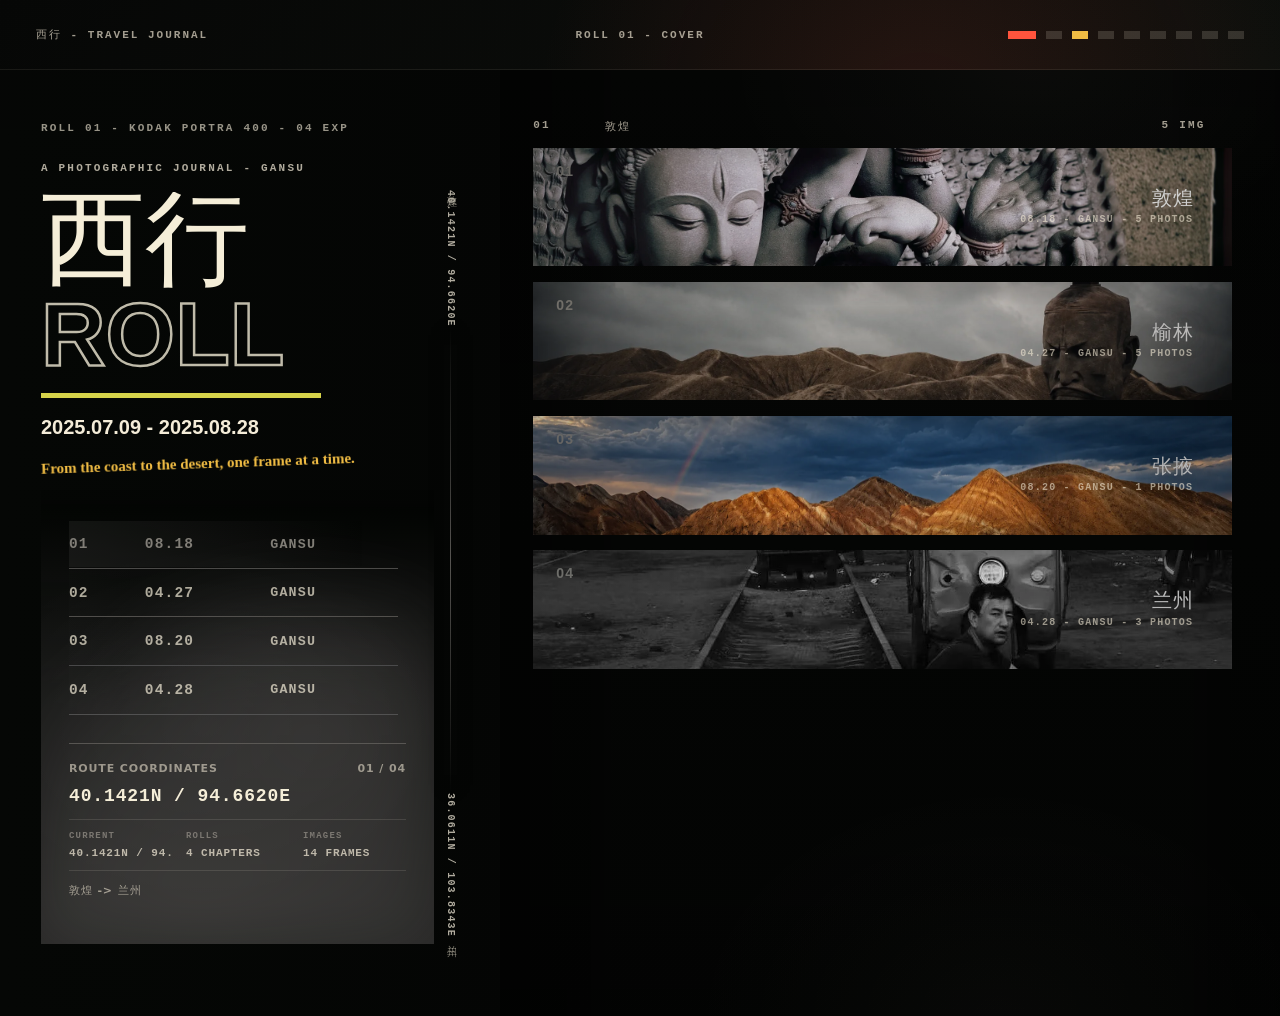
==== index.html @ 363d12e6 "Update travel photo journal (2026-11-12 11:31)" ====
<!doctype html>
<html lang="zh-CN">
  <head>
    <meta charset="UTF-8" />
    <meta name="viewport" content="width=device-width, initial-scale=1.0" />
    <title>PHOTO ROLLS</title>
    <script src="/assets/static-shim.js"></script>
    <script type="module" crossorigin src="/assets/index-CAdTbOyu.js"></script>
    <link rel="stylesheet" crossorigin href="/assets/index-D64RmnmZ.css">
  </head>
  <body>
    <div id="root"></div>
  </body>
</html>
---- assets/index-D64RmnmZ.css ----
:root{color:#f4ecd8;background:#060706;font-family:Inter,SF Pro Display,Arial Narrow,Microsoft YaHei,sans-serif;font-synthesis:none;text-rendering:optimizeLegibility}*{box-sizing:border-box}body{margin:0;min-width:320px;min-height:100vh;background:radial-gradient(circle at 72% 12%,rgba(207,73,56,.14),transparent 30%),linear-gradient(140deg,#060706,#0d0f0c 54%,#12302b)}body:before{position:fixed;top:0;right:0;bottom:0;left:0;pointer-events:none;content:"";background-image:linear-gradient(rgba(255,255,255,.032) 1px,transparent 1px),linear-gradient(90deg,rgba(255,255,255,.018) 1px,transparent 1px);background-size:100% 4px,8px 100%;opacity:.16}a{color:inherit;text-decoration:none}button,input,textarea,select{font:inherit}button{cursor:pointer}.site-shell{position:relative;min-height:100vh;overflow-x:hidden;isolation:isolate}.site-shell:after{position:absolute;inset:auto 0 0;z-index:-1;height:38vh;content:"";background:linear-gradient(0deg,rgba(35,93,78,.55),transparent)}.top-rail{display:grid;grid-template-columns:minmax(170px,1fr) auto minmax(170px,1fr);gap:20px;align-items:center;height:70px;padding:0 36px;border-bottom:1px solid rgba(244,236,216,.08);color:#f4ecd8a8;font-family:Courier New,monospace;font-size:11px;font-weight:700;letter-spacing:2px;text-transform:uppercase}.rail-slots{display:flex;justify-content:flex-end;gap:10px}.rail-slots i{width:16px;height:8px;background:#f4ecd829}.rail-slots i:first-child{width:28px;background:#ff543d}.rail-slots i:nth-child(3){background:#f0bc43}.home-layout{--home-accent: #cf4938;--home-tone: #cf4938;--home-rich-tone: color-mix(in srgb, var(--home-tone), var(--home-accent) 58%);position:relative;display:grid;grid-template-columns:minmax(500px,.68fr) minmax(680px,1.32fr);min-height:calc(100vh - 70px);overflow:hidden;isolation:isolate}.home-layout:before{position:absolute;top:0;right:0;bottom:0;left:0;z-index:0;pointer-events:none;content:"";background:linear-gradient(90deg,#050705,#040504 44%,#030403 62%,#050706),radial-gradient(ellipse 70% 44% at 50% 0%,rgba(244,236,216,.035),transparent 66%);opacity:1}.home-layout>*{position:relative;z-index:1}.home-copy{position:relative;container-type:inline-size;overflow:visible;padding:clamp(24px,4.2vw,52px) clamp(66px,5vw,92px) clamp(34px,6vw,72px) clamp(30px,3.2vw,58px);border-right:0}.home-copy:before{position:absolute;top:0;right:0;bottom:0;left:0;z-index:0;pointer-events:none;content:"";background:linear-gradient(180deg,rgba(0,0,0,.2) 0%,transparent 42%,rgba(0,0,0,.12) 100%);opacity:.42}.home-copy:after{position:absolute;top:0;right:0;bottom:0;left:0;z-index:0;pointer-events:none;content:"";background:linear-gradient(0deg,rgba(0,0,0,.08) 0%,transparent 46%,rgba(0,0,0,.18) 100%);opacity:.42}.home-copy>*{position:relative;z-index:1}.microline,.journal-line,.film-preview-header,.frame-meta,.chapter-kicker,.tiny-status{font-family:Courier New,monospace;font-size:11px;font-weight:700;letter-spacing:2.2px;text-transform:uppercase}.microline{margin:0 0 28px;color:#f4ecd89e}.journal-line{margin:0 0 18px;color:#f4ecd8b8}.home-title{position:relative;isolation:isolate;display:flex;flex-direction:column;gap:clamp(10px,1.8cqw,24px);width:min(100%,5.6em);max-width:100%;margin:0;color:#f5eed8;font-size:clamp(104px,26cqw,210px);font-weight:900;line-height:.9;letter-spacing:0;transform-origin:left bottom;animation:home-title-reveal 1.18s cubic-bezier(.16,.84,.22,1) both;will-change:clip-path,filter,opacity,transform}.home-title span{color:transparent;font-size:.86em;line-height:.86;-webkit-text-stroke:2.5px color-mix(in srgb,var(--home-accent),#f5eed8 42%);animation:home-title-outline-breathe 1.5s .18s cubic-bezier(.16,.84,.22,1) both}.home-title:after{position:absolute;top:-.08em;right:-.12em;bottom:-.08em;left:-.12em;z-index:2;pointer-events:none;content:"";background:linear-gradient(100deg,transparent 0%,rgba(245,238,216,0) 36%,rgba(245,238,216,.46) 48%,rgba(240,188,67,.18) 52%,rgba(245,238,216,0) 66%,transparent 100%);mix-blend-mode:screen;transform:translate(-116%) skew(-8deg);animation:title-exposure-sweep 1.38s .26s cubic-bezier(.2,.8,.2,1) both}.title-rule,.chapter-rule{width:min(280px,56vw);height:5px;margin:20px 0 18px;background:#d6d34a;transform-origin:left center}.home-shell .title-rule{animation:title-rule-expose .62s .72s cubic-bezier(.16,.84,.22,1) both}.home-subtitle{margin:0;color:#f4ecd8;font-size:20px;font-weight:800;animation:home-copy-reveal .72s .92s cubic-bezier(.16,.84,.22,1) both}.script-note,.tagline{color:#f0bc43;font-family:Comic Sans MS,KaiTi,cursive;font-size:15px;font-weight:700;transform:rotate(-2deg)}.home-shell .script-note{animation:home-note-reveal .76s 1.08s cubic-bezier(.16,.84,.22,1) both}.trip-switcher{display:grid;grid-template-columns:62px minmax(0,1fr);gap:14px;align-items:center;width:min(100%,520px);margin-top:clamp(18px,3vh,28px);padding:10px 0;border-top:1px solid color-mix(in srgb,var(--home-tone),rgba(244,236,216,.2) 22%);border-bottom:1px solid color-mix(in srgb,var(--home-tone),rgba(244,236,216,.18) 22%);color:#f4ecd8b8;font-family:Courier New,monospace;font-size:11px;font-weight:800;letter-spacing:1.8px;text-transform:uppercase;animation:home-copy-reveal .72s 1.18s cubic-bezier(.16,.84,.22,1) both}.trip-switcher span{color:color-mix(in srgb,var(--home-tone),#f5eed8 28%)}.trip-switcher select{width:100%;min-width:0;border:0;color:#f5eed8;background:linear-gradient(90deg,color-mix(in srgb,var(--home-tone),transparent 76%),transparent),#0000002e;padding:8px 34px 8px 12px;outline:1px solid rgba(244,236,216,.08);font-family:inherit;font-size:inherit;font-weight:inherit;letter-spacing:inherit;text-transform:uppercase}.trip-switcher select:focus-visible{outline:1px solid color-mix(in srgb,var(--home-tone),#f5eed8 42%)}.trip-switcher option{color:#f4ecd8;background:#101411}.travel-index-panel{--panel-tone: #f0bc43;--panel-rich-tone: color-mix(in srgb, var(--panel-tone), #0d0f0c 22%);position:relative;width:min(100%,720px);margin:clamp(12px,2.2vh,24px) 0 0;padding:clamp(18px,2.4vw,30px) clamp(16px,2.4vw,28px) clamp(24px,4vw,46px);overflow:hidden;isolation:isolate;animation:home-copy-reveal .72s 1.18s cubic-bezier(.16,.84,.22,1) both;transition:color .32s ease}.travel-index-panel:before{position:absolute;top:0;right:0;bottom:0;left:0;z-index:0;pointer-events:none;content:"";background:radial-gradient(ellipse 98% 64% at 40% 92%,color-mix(in srgb,var(--panel-rich-tone),#f5eed8 8%) 0%,color-mix(in srgb,var(--panel-rich-tone),transparent 24%) 48%,transparent 86%),radial-gradient(ellipse 72% 46% at 68% 56%,color-mix(in srgb,var(--panel-tone),#f5eed8 10%) 0%,color-mix(in srgb,var(--panel-tone),transparent 48%) 54%,transparent 88%);filter:blur(28px);opacity:.82;transition:background .32s ease}.travel-index-panel:after{position:absolute;top:0;right:0;bottom:0;left:0;z-index:0;pointer-events:none;content:"";background:linear-gradient(to top,color-mix(in srgb,var(--panel-rich-tone),rgba(0,0,0,.22) 36%),color-mix(in srgb,var(--panel-rich-tone),rgba(0,0,0,.48) 58%) 52%,#0405044d 96%,#04050400),radial-gradient(ellipse 82% 54% at 42% 52%,rgba(255,255,255,.09),transparent 72%);opacity:.9}.travel-index-panel>*{position:relative;z-index:1}.roll-table{display:grid;width:min(500px,100%);margin:clamp(34px,6vh,66px) 0 22px}.roll-tone-panel{--panel-tone: #f0bc43;--panel-rich-tone: color-mix(in srgb, var(--panel-tone), #0d0f0c 22%);position:relative;width:100%;margin:0;padding:0;transition:color .32s ease}.roll-tone-panel:before,.roll-tone-panel:after{display:none}.roll-tone-panel>*{position:relative;z-index:1}.roll-tone-panel .roll-table{width:100%;max-height:calc(clamp(38px,3.8vh,46px)*6 + 1px);margin:0;overflow-x:hidden;overflow-y:hidden;padding-right:10px;scrollbar-color:color-mix(in srgb,var(--panel-tone),#f5eed8 20%) rgba(0,0,0,.22);scrollbar-width:thin}.roll-tone-panel .roll-table[data-scrollable=true]{overflow-y:auto}.roll-tone-panel .roll-table::-webkit-scrollbar,.film-strips::-webkit-scrollbar{width:8px}.roll-tone-panel .roll-table::-webkit-scrollbar-track,.film-strips::-webkit-scrollbar-track{background:#00000038}.roll-tone-panel .roll-table::-webkit-scrollbar-thumb,.film-strips::-webkit-scrollbar-thumb{background:color-mix(in srgb,var(--panel-tone, var(--home-tone, #cf4938)),#f5eed8 20%);border:2px solid rgba(0,0,0,.22);border-radius:999px}.roll-row{--row-tone: #f0bc43;position:relative;display:grid;grid-template-columns:clamp(42px,6vw,58px) clamp(76px,7vw,94px) minmax(0,1fr) clamp(104px,10vw,128px);gap:clamp(10px,1.4vw,18px);align-items:center;min-height:clamp(38px,3.8vh,46px);padding:0;border:0;border-bottom:1px solid color-mix(in srgb,var(--row-tone),rgba(244,236,216,.16) 20%);color:#f4ecd8b3;background:transparent;font-family:Inter,SF Pro Text,Microsoft YaHei UI,PingFang SC,system-ui,sans-serif;font-size:clamp(14px,.9vw,16px);font-weight:740;letter-spacing:.08em;text-align:left;animation:row-reveal .52s cubic-bezier(.16,.84,.22,1) both}.home-layout[data-chapter-density=short] .roll-row{min-height:clamp(46px,5.4vh,58px);font-size:clamp(14.5px,1vw,17px)}.roll-row:before{position:absolute;top:1px;right:0;bottom:1px;left:0;z-index:0;content:"";background:linear-gradient(90deg,color-mix(in srgb,var(--row-tone),transparent 58%),transparent 90%);opacity:.08;transform:scaleX(.22);transform-origin:left center;transition:opacity .22s ease,transform .22s ease}.roll-row:nth-child(1){animation-delay:1.18s}.roll-row:nth-child(2){animation-delay:1.24s}.roll-row:nth-child(3){animation-delay:1.3s}.roll-row:nth-child(4){animation-delay:1.36s}.roll-row:nth-child(5){animation-delay:1.42s}.roll-row:nth-child(6){animation-delay:1.48s}.roll-row:nth-child(7){animation-delay:1.54s}.roll-row>*{position:relative;z-index:1}.roll-row:hover,.roll-row:focus-visible,.roll-row.is-active{color:color-mix(in srgb,var(--row-tone),#f5eed8 28%);outline:none}.roll-row:hover:before,.roll-row:focus-visible:before,.roll-row.is-active:before{opacity:.46;transform:scaleX(1)}.roll-row strong{color:#f5eed8;overflow:hidden;font-family:Inter,SF Pro Display,Microsoft YaHei UI,PingFang SC,system-ui,sans-serif;font-size:.98em;font-weight:850;letter-spacing:.02em;text-overflow:ellipsis;white-space:nowrap}.roll-row span:first-child,.roll-row span:nth-child(2),.roll-row span:last-child{font-family:SF Mono,Cascadia Mono,Courier New,monospace}.roll-row span:last-child{overflow:hidden;font-size:.92em;text-overflow:ellipsis;white-space:nowrap}.roll-row.is-active strong,.roll-row.is-active span,.roll-row:hover strong,.roll-row:hover span,.roll-row:focus-visible strong,.roll-row:focus-visible span{color:color-mix(in srgb,var(--row-tone),#f5eed8 28%)}.route-card{position:relative;z-index:1;width:min(100%,560px);margin-top:clamp(20px,3.2vh,38px);padding:18px 0 0;border-top:1px solid color-mix(in srgb,var(--panel-tone, var(--home-tone)),rgba(244,236,216,.28) 28%);color:#f4ecd8b8;font-family:Inter,SF Pro Text,Microsoft YaHei UI,PingFang SC,system-ui,sans-serif;font-size:11px;font-weight:780;letter-spacing:.08em;text-transform:uppercase}.route-card-header,.route-meta-grid{display:grid;grid-template-columns:1fr auto;gap:14px}.route-card-header{color:#f4ecd88f}.route-card>strong{display:block;margin:12px 0 14px;color:#f5eed8;font-family:SF Mono,Cascadia Mono,Courier New,monospace;font-size:clamp(18px,1.4vw,24px);line-height:1}.route-meta-grid{grid-template-columns:repeat(3,minmax(0,1fr));border-top:1px solid rgba(244,236,216,.12);border-bottom:1px solid rgba(244,236,216,.12)}.route-meta-grid span{display:grid;gap:6px;min-width:0;padding:11px 12px 11px 0;overflow:hidden;text-overflow:ellipsis;white-space:nowrap;font-family:SF Mono,Cascadia Mono,Courier New,monospace}.route-meta-grid small{color:color-mix(in srgb,var(--home-tone),#f5eed8 24%);font-size:9px;letter-spacing:1.2px}.route-card p{margin:12px 0 0;color:#f4ecd894}.route-spine{position:absolute;top:clamp(116px,13vh,168px);right:clamp(18px,2.2vw,34px);bottom:clamp(76px,8vh,112px);z-index:2;display:grid;grid-template-rows:auto auto minmax(110px,1fr) auto auto;justify-items:center;align-items:center;width:42px;color:#f4ecd87a;font-family:SF Mono,Cascadia Mono,Courier New,monospace;font-size:10px;font-weight:760;letter-spacing:1.7px;text-transform:uppercase;pointer-events:none}.route-spine span,.route-spine strong{writing-mode:vertical-rl;text-orientation:mixed}.route-spine strong{color:color-mix(in srgb,var(--home-tone),#f5eed8 58%);font-size:10px;letter-spacing:1.2px}.route-spine i{display:block;width:1px;height:100%;min-height:120px;background:linear-gradient(180deg,transparent,color-mix(in srgb,var(--home-tone),rgba(244,236,216,.38) 28%),transparent);box-shadow:0 0 24px color-mix(in srgb,var(--home-tone),transparent 64%)}.enter-roll{display:inline-flex;gap:10px;align-items:center;min-height:38px;padding:0 18px;border:1px solid color-mix(in srgb,var(--panel-tone, #f0bc43),rgba(244,236,216,.44) 42%);color:#f4ecd8;background:linear-gradient(90deg,color-mix(in srgb,var(--panel-tone, #f0bc43),transparent 82%),transparent),#0f110e9e;font-family:Courier New,monospace;font-size:12px;font-weight:700;letter-spacing:1.8px;text-transform:uppercase}.enter-roll:hover,.enter-roll:focus-visible{border-color:#f0bc43;color:#f0bc43;outline:none}.tiny-status{margin-top:16px;color:#f4ecd88a}.film-stack{position:relative;display:flex;flex-direction:column;justify-content:flex-start;min-width:0;padding:clamp(30px,5.4vh,66px) clamp(18px,3vw,46px) clamp(26px,4vh,48px) clamp(14px,2.6vw,38px);overflow:hidden;background:radial-gradient(ellipse 58% 30% at 68% 0%,rgba(244,236,216,.03),transparent 68%),radial-gradient(ellipse 58% 36% at 64% 100%,rgba(244,236,216,.025),transparent 70%),linear-gradient(180deg,#050605,#030403);isolation:isolate}.film-stack:before{position:absolute;top:0;right:0;bottom:0;left:0;z-index:0;pointer-events:none;content:"";background:linear-gradient(90deg,rgba(0,0,0,.48),transparent 18%,transparent 82%,rgba(0,0,0,.26)),linear-gradient(0deg,rgba(0,0,0,.18),transparent 38%,rgba(0,0,0,.2))}.film-stack>*{position:relative;z-index:1}.film-preview-header{display:grid;grid-template-columns:60px 1fr 80px;gap:12px;color:#f4ecd8a8}.film-strips{--strip-gap: clamp(6px, .9vh, 10px);--strip-row: clamp(64px, 9.6vh, 112px);--strip-expanded-row: clamp(190px, 30vh, 340px);display:grid;gap:var(--strip-gap);flex:1 1 auto;min-height:0;height:100%;max-height:none;margin-top:14px;margin-left:-28px;overflow-x:hidden;overflow-y:auto;padding:0 10px 0 28px;scroll-padding:8px 0;scrollbar-color:color-mix(in srgb,var(--home-tone),#f5eed8 20%) rgba(0,0,0,.22);scrollbar-width:thin}.film-stack[data-chapter-density=normal] .film-strips,.film-stack[data-chapter-density=scroll] .film-strips{align-content:stretch}.film-stack[data-chapter-density=normal] .film-strips{grid-template-rows:repeat(var(--visible-chapters, 6),minmax(0,1fr))}.film-stack[data-chapter-density=scroll] .film-strips{grid-auto-rows:calc((100% - (var(--strip-gap) * 5)) / 6)}.film-stack[data-chapter-density=short] .film-strips{--strip-gap: clamp(10px, 1.7vh, 20px);--strip-row: clamp(96px, 13.2vh, 150px);flex:0 0 auto;height:auto;grid-auto-rows:var(--strip-row);max-height:none}.film-strips[data-scrollable=false]{overflow-y:visible}.film-strip{--accent: #f0bc43;--tone: var(--accent);--strip-image: none;--strip-position: 50% 50%;position:relative;display:block;min-height:var(--strip-row);overflow:hidden;border:0;background-image:linear-gradient(180deg,rgba(3,4,3,.84) 0%,transparent 20%,transparent 80%,rgba(3,4,3,.84) 100%),linear-gradient(90deg,color-mix(in srgb,var(--tone),#000 58%),#0000002e,#00000024 68%,color-mix(in srgb,var(--tone),#000 66%)),var(--strip-image),linear-gradient(90deg,color-mix(in srgb,var(--tone),#07100d 70%),#101411);background-position:center,center,var(--strip-position),center;background-repeat:no-repeat;background-size:auto,auto,cover,auto;color:#f4ecd8bd;animation:strip-reveal .98s cubic-bezier(.16,.84,.22,1) both;box-shadow:none;transform-origin:center center;transition:box-shadow .26s ease,filter .32s ease,color .32s ease}.film-strip:nth-child(1){animation-delay:.92s}.film-strip:nth-child(2){animation-delay:.98s}.film-strip:nth-child(3){animation-delay:1.04s}.film-strip:nth-child(4){animation-delay:1.1s}.film-strip:nth-child(5){animation-delay:1.16s}.film-strip:nth-child(6){animation-delay:1.22s}.film-strip:nth-child(7){animation-delay:1.28s}.film-strip:before{position:absolute;top:0;right:0;bottom:0;left:0;content:"";background:linear-gradient(90deg,rgba(0,0,0,.38),transparent 22%,transparent 76%,rgba(0,0,0,.46)),linear-gradient(0deg,rgba(0,0,0,.22),transparent 44%,rgba(255,255,255,.04));opacity:.72;transition:opacity .22s ease}.film-strip:after{position:absolute;top:0;right:0;bottom:0;left:0;pointer-events:none;content:"";background:linear-gradient(90deg,color-mix(in srgb,var(--tone),transparent 58%),transparent 30%,transparent 74%,rgba(0,0,0,.26));opacity:.24;transition:opacity .22s ease}.film-strip:hover,.film-strip:focus-visible{color:#f5eed8;outline:none;z-index:3;filter:saturate(1.12) brightness(1.08)}.film-strip.is-active{color:#f5eed8;z-index:2;filter:saturate(1.06) brightness(1.03);box-shadow:none}.film-strip:hover:before,.film-strip:focus-visible:before{opacity:.34}.film-strip.is-active:before{opacity:.58}.film-strip:hover:after,.film-strip:focus-visible:after{opacity:.18}.film-strip.is-active:after{opacity:.3}.strip-index{position:absolute;top:clamp(14px,1.8vh,22px);left:clamp(18px,1.8vw,30px);z-index:4;padding-left:0;color:color-mix(in srgb,var(--tone),#f5eed8 16%);font-size:clamp(14px,.95vw,18px);font-weight:900;letter-spacing:1.2px;line-height:1}.strip-emulsion{display:none}.crop-image-frame{position:relative;display:block;overflow:hidden;background:#050a0a}.crop-image-frame>img{position:absolute;top:var(--crop-img-top);left:var(--crop-img-left);display:block;width:var(--crop-img-width);height:var(--crop-img-height);max-width:none;pointer-events:none}.strip-image-frame{position:relative;display:block;overflow:hidden;background:#050a0a}.strip-image-frame>img{display:block;width:100%;height:100%;object-fit:cover;object-position:var(--strip-position, 50% 50%);pointer-events:none}.strip-full-image{position:absolute;top:0;right:0;bottom:0;left:0;z-index:1;width:100%;height:100%;opacity:.72;pointer-events:none;transform:scale(1);transform-origin:center center;transition:opacity .24s ease,transform .36s cubic-bezier(.16,.84,.22,1)}.film-strip:hover .strip-full-image,.film-strip:focus-visible .strip-full-image{opacity:.94;transform:scale(1.12)}.strip-copy{position:absolute;top:50%;right:clamp(34px,3vw,54px);z-index:4;display:grid;justify-items:end;gap:5px;max-width:min(44%,380px);padding-right:0;font-weight:900;text-align:right;text-transform:uppercase;transform:translateY(-50%);transform-origin:right center;transition:transform .36s cubic-bezier(.16,.84,.22,1),filter .32s ease}.strip-copy>span{color:color-mix(in srgb,var(--tone),#fff 58%);font-family:Inter,SF Pro Display,Microsoft YaHei UI,PingFang SC,system-ui,sans-serif;font-size:clamp(18px,1.6vw,30px);font-weight:880;letter-spacing:.02em;line-height:1.04;text-shadow:0 12px 30px rgba(0,0,0,.48),0 0 22px color-mix(in srgb,var(--tone),transparent 54%);transition:color .32s ease,text-shadow .32s ease}.film-strip:hover .strip-copy,.film-strip:focus-visible .strip-copy{transform:translateY(-50%) scale(1.07)}.film-strip.is-active .strip-copy>span,.film-strip:hover .strip-copy>span,.film-strip:focus-visible .strip-copy>span{color:color-mix(in srgb,var(--tone),#fff 72%);text-shadow:0 14px 32px rgba(0,0,0,.52),0 0 28px color-mix(in srgb,var(--tone),transparent 34%)}.film-strip.is-active .strip-index,.film-strip:hover .strip-index,.film-strip:focus-visible .strip-index{color:color-mix(in srgb,var(--tone),#f5eed8 12%)}.strip-copy small{color:#f4ecd894;font-family:SF Mono,Cascadia Mono,Courier New,monospace;font-size:10px;letter-spacing:1.2px}@keyframes home-title-reveal{0%{clip-path:inset(0 100% 0 0);filter:blur(10px) brightness(.58);opacity:0;transform:translateY(18px) scale(.985)}58%{filter:blur(1.2px) brightness(1.12);opacity:1}to{clip-path:inset(0 0 0 0);filter:blur(0) brightness(1);opacity:1;transform:translateY(0) scale(1)}}@keyframes home-title-outline-breathe{0%{-webkit-text-stroke-color:rgba(245,238,216,.1);filter:blur(5px)}68%{-webkit-text-stroke-color:rgba(245,238,216,.92);filter:blur(0)}to{-webkit-text-stroke-color:rgba(245,238,216,.78);filter:blur(0)}}@keyframes title-exposure-sweep{0%{opacity:0;transform:translate(-116%) skew(-8deg)}22%{opacity:1}84%{opacity:.82}to{opacity:0;transform:translate(116%) skew(-8deg)}}@keyframes title-rule-expose{0%{opacity:0;transform:scaleX(0)}to{opacity:1;transform:scaleX(1)}}@keyframes home-copy-reveal{0%{filter:blur(4px);opacity:0;transform:translateY(12px)}to{filter:blur(0);opacity:1;transform:translateY(0)}}@keyframes home-note-reveal{0%{filter:blur(4px);opacity:0;transform:translateY(12px) rotate(-2deg)}to{filter:blur(0);opacity:1;transform:translateY(0) rotate(-2deg)}}@keyframes row-reveal{0%{opacity:0;transform:translate(-10px)}to{opacity:1;transform:translate(0)}}@keyframes strip-reveal{0%{clip-path:inset(0 100% 0 0);filter:brightness(.72);opacity:0}to{clip-path:inset(0 0 0 0);filter:brightness(1);opacity:1}}@keyframes chapter-note-reveal{0%{filter:blur(5px);opacity:0;transform:translateY(18px)}to{filter:blur(0);opacity:1;transform:translateY(0)}}@keyframes gallery-photo-reveal{0%{filter:blur(8px) saturate(.78);opacity:0;transform:scale(1.018)}to{filter:blur(0) saturate(1);opacity:1;transform:scale(1)}}.album-layout{position:relative;display:grid;grid-template-columns:1fr;min-height:calc(100vh - 70px);height:calc(100vh - 70px);overflow:hidden;background:#020303}.chapter-panel{--accent: #cf4938;position:absolute;inset:0 auto 0 0;z-index:5;isolation:isolate;display:flex;flex-direction:column;width:min(420px,34vw);min-width:0;padding:clamp(28px,4vw,58px) clamp(24px,3.8vw,52px);pointer-events:none;background:linear-gradient(90deg,rgba(2,3,3,.78),rgba(2,3,3,.36) 70%,transparent),linear-gradient(180deg,rgba(2,3,3,.72),transparent 38%,rgba(2,3,3,.7));color:#f4ecd8;box-shadow:none}.chapter-panel>*{pointer-events:auto}.chapter-panel:before{position:absolute;top:0;right:0;bottom:0;left:0;z-index:-1;pointer-events:none;content:"";background-image:linear-gradient(rgba(244,236,216,.026) 1px,transparent 1px),linear-gradient(90deg,rgba(244,236,216,.018) 1px,transparent 1px);background-size:28px 28px,28px 28px;-webkit-mask-image:linear-gradient(180deg,rgba(0,0,0,.4),transparent 78%);mask-image:linear-gradient(180deg,rgba(0,0,0,.4),transparent 78%)}.back-link{display:inline-flex;gap:8px;align-items:center;width:fit-content;margin-bottom:clamp(24px,5vh,48px);font-family:Courier New,monospace;font-size:11px;font-weight:900;letter-spacing:1.5px}.chapter-kicker{margin:0 0 16px;color:#f4ecd89e}.chapter-panel h1{margin:0;color:#f5eed8;max-width:100%;font-size:clamp(58px,8vw,112px);font-weight:900;line-height:.9;letter-spacing:0}.cn-title{margin:0;color:#f4ecd86b;font-size:clamp(28px,3.1vw,44px);font-weight:800}.chapter-meta-grid{display:grid;gap:8px;width:min(100%,520px);margin:18px 0 16px;padding:14px 0;border-top:1px solid rgba(244,236,216,.12);border-bottom:1px solid rgba(244,236,216,.12);color:#f4ecd8b8;font-family:Courier New,monospace;font-size:12px;font-weight:800;letter-spacing:.8px;text-transform:uppercase}.chapter-field-note{display:none;width:min(100%,540px);min-height:210px;max-height:clamp(220px,30vh,340px);margin:clamp(28px,6vh,54px) 0 clamp(22px,4vh,38px);padding:24px 26px;overflow-y:auto;border:1px solid rgba(244,236,216,.14);border-left:3px solid color-mix(in srgb,var(--accent),#f0bc43 34%);color:#f4ecd8c7;background:linear-gradient(90deg,rgba(255,255,255,.035),transparent 42%),#20201d;scrollbar-color:color-mix(in srgb,var(--accent),#f5eed8 30%) rgba(0,0,0,.22);scrollbar-width:thin;animation:chapter-note-reveal .52s cubic-bezier(.16,.84,.22,1) both}.chapter-field-note span{display:block;margin-bottom:18px;font-family:Courier New,monospace;font-size:10px;font-weight:900;letter-spacing:1.8px;opacity:.62}.chapter-field-note p{max-width:40ch;margin:0;font-size:clamp(16px,1.28vw,21px);font-weight:650;line-height:1.58}.chapter-footer{display:none;grid-template-columns:minmax(0,1fr) minmax(0,1fr) 86px;gap:16px 20px;align-items:stretch;margin-top:auto;padding:22px;border-top:1px solid rgba(244,236,216,.1);background:linear-gradient(180deg,rgba(244,236,216,.04),transparent 72%),#20201d;font-family:Courier New,monospace;font-size:10px;font-weight:700;line-height:1.6}.chapter-footer-cell{display:grid;align-content:start;gap:4px;min-width:0}.chapter-footer-cell span,.chapter-footer blockquote span{color:#f4ecd86b;font-size:9px;font-weight:900;letter-spacing:1.4px}.chapter-footer-cell strong{color:#f5eed8;font-size:12px;letter-spacing:.5px}.chapter-footer-cell small{color:#f4ecd87a}.chapter-footer blockquote{display:grid;grid-column:1 / 3;gap:4px;margin:0;overflow-wrap:anywhere;font-family:Georgia,Times New Roman,serif;font-size:12px;font-style:italic;color:#f4ecd8c7}.chapter-footer a{color:inherit;text-decoration:none}.chapter-footer a:hover,.chapter-footer a:focus-visible{color:color-mix(in srgb,var(--accent),#f0bc43 42%);outline:none}.stamp{grid-column:3;grid-row:1 / 3;align-self:end;display:grid;place-items:center;width:78px;height:78px;border:2px dashed rgba(244,236,216,.28);border-radius:50%;text-align:center}.gallery-stage{position:relative;display:grid;grid-template-rows:1fr;align-content:stretch;min-width:0;height:calc(100vh - 70px);overflow:hidden;padding:0;background:linear-gradient(#05070814,#05070847),#030404}.natural-stage{gap:0}.gallery-tools{position:absolute;top:22px;left:24px;z-index:8;display:flex;gap:5px}.gallery-tools span{width:12px;height:12px;border:1px solid rgba(0,0,0,.4)}.gallery-tools span:nth-child(1){background:#4e83b7}.gallery-tools span:nth-child(2){background:#eb4e3d}.gallery-tools span:nth-child(3){background:#f0bc43}.photo-stream-head{position:absolute;top:0;right:0;bottom:0;left:0;z-index:7;display:block;width:auto;pointer-events:none}.photo-stage-wrap{position:absolute;top:0;right:0;bottom:0;left:0;z-index:1;width:100%;margin:0}.photo-stage{position:absolute;top:0;right:0;bottom:0;left:0;display:grid;place-items:center;width:100%;height:100%;min-height:0;max-height:none;margin:0;overflow:hidden;background:#020303;box-shadow:none;animation:gallery-photo-reveal .52s cubic-bezier(.16,.84,.22,1) both}.photo-stage:before{position:absolute;top:-28px;right:-28px;bottom:-28px;left:-28px;content:"";background-image:var(--photo-bg);background-repeat:no-repeat;background-position:center;background-size:cover;filter:blur(30px) saturate(.92) brightness(1.16);opacity:.62;transform:scale(1.08)}.photo-stage:after{position:absolute;top:0;right:0;bottom:0;left:0;pointer-events:none;content:"";background:radial-gradient(circle at 50% 45%,transparent 48%,rgba(0,0,0,.18) 100%),linear-gradient(180deg,#0000000d,#0000001f)}.photo-stage .crop-image-frame{position:absolute;top:0;right:0;bottom:0;left:0;z-index:1;display:block;width:100%;height:100%}.photo-stage-empty{place-items:center;background:#101311b8}.photo-stage-empty:before,.photo-stage-empty:after{display:none}.photo-empty-state{display:grid;place-items:center;gap:14px;color:#f4ecd8a3;text-align:center}.photo-empty-state span{color:#f4ecd8;font-size:26px;font-weight:800}.photo-empty-state small{color:#f4ecd88a}.gallery-nav{position:absolute;top:50%;z-index:7;display:grid;place-items:center;width:52px;height:52px;border:1px solid rgba(244,236,216,.32);border-radius:50%;color:#f4ecd8;background:#06070742;-webkit-backdrop-filter:blur(12px);backdrop-filter:blur(12px);transform:translateY(-50%);transition:color .18s ease,border-color .18s ease,background .18s ease,transform .18s ease}.gallery-nav:disabled{cursor:default;opacity:.38}.gallery-nav:not(:disabled):hover,.gallery-nav:not(:disabled):focus-visible{border-color:#f0bc43;color:#f0bc43;background:#060707ad;outline:none;transform:translateY(-50%) scale(1.04)}.gallery-nav-left{left:clamp(24px,4vw,64px)}.gallery-nav-right{right:clamp(94px,9vw,146px)}.gallery-caption{position:absolute;left:clamp(84px,7vw,132px);right:clamp(190px,16vw,280px);bottom:clamp(68px,9vh,108px);z-index:7;display:grid;gap:8px;width:auto;max-height:128px;margin:0;padding:0;overflow-y:auto;color:#f4ecd8c2;background:transparent;border-top:1px solid rgba(244,236,216,.18);text-shadow:0 10px 28px rgba(0,0,0,.62);scrollbar-color:rgba(244,236,216,.24) rgba(0,0,0,.2);scrollbar-width:thin}.gallery-caption span{font-family:Courier New,monospace;font-size:10px;font-weight:900;letter-spacing:1.8px;opacity:.62}.gallery-caption p{margin:0;font-size:clamp(13px,1vw,16px);font-weight:700;line-height:1.35}.gallery-script-title{position:absolute;left:clamp(72px,6vw,124px);bottom:clamp(120px,14vh,180px);z-index:7;max-width:min(42vw,620px);color:#f5eed8e6;font-family:Comic Sans MS,Segoe Print,Bradley Hand ITC,cursive;font-size:clamp(28px,3.6vw,58px);font-weight:800;line-height:1;text-shadow:0 12px 30px rgba(0,0,0,.56);transform:rotate(-2deg)}.exposure-counter{position:absolute;right:clamp(98px,9vw,156px);bottom:clamp(90px,11vh,142px);z-index:7;display:grid;justify-items:end;color:#f5eed8f0;font-family:Impact,Arial Black,Inter,sans-serif;font-size:clamp(82px,13vw,190px);font-weight:900;line-height:.78;letter-spacing:0;text-shadow:0 18px 40px rgba(0,0,0,.58)}.exposure-counter small{margin-top:16px;font-family:Courier New,monospace;font-size:clamp(12px,1vw,16px);font-weight:900;letter-spacing:2.8px}.film-edge-meta{position:absolute;right:0;bottom:0;left:0;z-index:7;display:grid;grid-template-columns:90px 90px minmax(120px,1fr) minmax(120px,1fr) auto;gap:24px;align-items:center;min-height:48px;padding:0 clamp(32px,4vw,72px);border-top:1px solid rgba(244,236,216,.14);color:#f4ecd89e;background:#0304046b;font-family:Courier New,monospace;font-size:clamp(10px,.8vw,13px);font-weight:800;letter-spacing:2px;text-transform:uppercase;-webkit-backdrop-filter:blur(10px);backdrop-filter:blur(10px)}.frame-meta{position:absolute;top:clamp(22px,3vw,42px);left:clamp(84px,7vw,132px);right:clamp(104px,8vw,154px);display:grid;grid-template-columns:96px 84px minmax(120px,1fr) auto;gap:18px;align-items:center;padding-bottom:8px;color:#f4ecd8c7;border-bottom:1px solid rgba(244,236,216,.1);pointer-events:none;text-shadow:0 8px 28px rgba(0,0,0,.62)}.thumbnail-rail{position:absolute;top:clamp(82px,9vh,112px);right:clamp(18px,2.4vw,34px);bottom:clamp(86px,10vh,118px);z-index:8;display:flex;flex-direction:column;gap:7px;width:68px;min-width:0;overflow-x:hidden;overflow-y:auto;padding:9px 8px;background:linear-gradient(180deg,#020303e6,#020303b8),#000000bd;box-shadow:inset 0 0 0 1px #f4ecd814,0 22px 54px #0000006b;pointer-events:auto;scrollbar-color:rgba(244,236,216,.22) rgba(0,0,0,.32);scrollbar-width:thin}.thumbnail-rail button{flex:0 0 48px;width:100%;height:48px;overflow:hidden;padding:0;border:1px solid rgba(244,236,216,.12);background:#f4ecd814;opacity:.72;transition:opacity .18s ease,border-color .18s ease,transform .18s ease}.thumbnail-rail button.is-current{border-color:#f0bc43;opacity:1;transform:translate(-2px)}.thumbnail-rail .crop-image-frame{width:100%;height:100%}.missing-shell{display:grid;grid-template-rows:70px 1fr}.missing-panel{align-self:center;width:min(620px,calc(100% - 48px));margin:0 auto}.missing-panel h1{margin:0 0 20px;color:#f5eed8;font-size:clamp(48px,10vw,112px);line-height:.9}.missing-panel p{color:#f4ecd8ad}.admin-shell{min-height:100vh;padding:clamp(20px,4vw,42px);color:#18201c;background:#f4f1e8}.admin-header{display:flex;gap:24px;align-items:flex-end;justify-content:space-between;padding-bottom:24px;border-bottom:1px solid rgba(24,32,28,.12)}.admin-header h1{margin:8px 0;font-size:clamp(38px,7vw,78px);line-height:.9;letter-spacing:0}.admin-header p{margin:0;color:#18201ca3}.admin-actions{display:flex;flex-wrap:wrap;gap:10px}.admin-actions button,.admin-photo-list button,.day-picker button{display:inline-flex;gap:8px;align-items:center;justify-content:center;min-height:38px;border:1px solid rgba(24,32,28,.16);color:#18201c;background:#fff}.admin-actions button{padding:0 14px}.admin-alert,.admin-status{padding:12px 14px;margin:18px 0 0;border:1px solid rgba(24,32,28,.14);background:#fff}.admin-alert{color:#9e352b}.admin-grid{display:grid;grid-template-columns:minmax(220px,280px) 1fr;gap:22px;margin-top:24px}.admin-sidebar,.admin-editor{padding:18px;border:1px solid rgba(24,32,28,.1);background:#fff}.admin-sidebar label,.admin-form-grid label{display:grid;gap:8px;color:#18201c9e;font-size:12px;font-weight:700;letter-spacing:.4px;text-transform:uppercase}.admin-sidebar select,.admin-form-grid input,.admin-form-grid textarea{width:100%;border:1px solid rgba(24,32,28,.14);border-radius:0;color:#18201c;background:#f8f6ef}.admin-sidebar select,.admin-form-grid input{min-height:40px;padding:0 11px}.admin-form-grid textarea{min-height:92px;padding:11px;resize:vertical}.day-picker{display:grid;gap:8px;margin-top:18px}.day-picker button{justify-content:flex-start;padding:0 12px}.day-picker button span{width:28px;font-family:Courier New,monospace}.day-picker button.is-active{border-color:#18201c;background:#18201c;color:#fff}.admin-editor{display:grid;gap:20px}.admin-form-grid{display:grid;grid-template-columns:repeat(3,minmax(0,1fr));gap:14px}.admin-form-grid .full{grid-column:1 / -1}.upload-box{display:grid;place-items:center;gap:10px;min-height:116px;border:1px dashed rgba(24,32,28,.3);color:#18201cb8;background:#f8f6ef;font-weight:800}.upload-box input{width:min(320px,100%)}.admin-photo-list{display:grid;gap:10px}.admin-photo-list article{display:grid;grid-template-columns:74px minmax(120px,.5fr) minmax(260px,.8fr) repeat(4,38px);gap:10px;align-items:start;padding:8px;border:1px solid rgba(24,32,28,.1);background:#fbfaf5}.admin-photo-list article>img{width:74px;height:56px;object-fit:cover}.admin-photo-list div{display:grid;gap:4px;min-width:0}.admin-photo-list strong{overflow:hidden;text-overflow:ellipsis;white-space:nowrap}.admin-photo-list span{color:#18201c8c;font-family:Courier New,monospace;font-size:11px}.photo-caption-field,.strip-crop-field{display:grid;gap:6px;min-width:0}.photo-caption-field span,.strip-crop-field span{color:#18201c8c;font-family:Courier New,monospace;font-size:10px;font-weight:800;letter-spacing:.8px;text-transform:uppercase}.strip-crop-field{align-self:stretch;padding:8px 10px;border:1px solid rgba(24,32,28,.12);background:#f8f6ef}.strip-crop-field>div{display:flex;align-items:center;justify-content:space-between;gap:10px}.strip-crop-field small{color:#18201c9e;font-family:Courier New,monospace;font-size:11px}.strip-crop-field label{display:grid;grid-template-columns:74px minmax(0,1fr);gap:10px;align-items:center;color:#18201ca8;font-size:11px;font-weight:800;text-transform:uppercase}.strip-crop-field input[type=range]{width:100%;accent-color:#18201c}.photo-crop-editor{grid-column:1 / -1;display:grid;gap:12px;padding:12px;border:1px solid rgba(24,32,28,.12);background:#f8f6ef}.crop-tabs{display:flex;flex-wrap:wrap;gap:8px}.crop-tabs button{min-height:34px;padding:0 12px;color:#18201cb8;background:#fffdf8}.crop-tabs button.is-active{border-color:#18201c;color:#fff;background:#18201c}.crop-editor-grid{display:grid;grid-template-columns:minmax(280px,.9fr) minmax(280px,1fr);gap:14px;align-items:start}.crop-editor-workbench,.crop-preview-column{display:grid;gap:12px;min-width:0}.crop-editor-canvas{position:relative;aspect-ratio:16 / 10;overflow:hidden;background:#101311}.crop-editor-canvas>img{width:100%;height:100%;display:block;object-fit:fill;opacity:.88;-webkit-user-select:none;user-select:none;pointer-events:none}.crop-box{position:absolute;display:grid;place-items:center;border:2px solid #f0bc43;background:linear-gradient(#f0bc431f,#f0bc431f),#0000001f;box-shadow:0 0 0 999px #0507086b,0 12px 28px #0000004d;color:#fff8dd;cursor:move;touch-action:none}.crop-box span{font-family:Courier New,monospace;font-size:10px;font-weight:900;letter-spacing:1px;text-transform:uppercase}.crop-resize-handle{position:absolute;right:-7px;bottom:-7px;width:16px;height:16px;border:2px solid #18201c;background:#f0bc43;cursor:nwse-resize}.crop-controls,.legacy-strip-focus{display:grid;gap:8px;padding:10px;border:1px solid rgba(24,32,28,.1);background:#fffdf8}.crop-controls label,.legacy-strip-focus label{display:grid;grid-template-columns:64px minmax(0,1fr);gap:10px;align-items:center;color:#18201ca8;font-size:11px;font-weight:800;text-transform:uppercase}.crop-controls input,.legacy-strip-focus input{width:100%;accent-color:#18201c}.crop-controls small,.legacy-strip-focus>span,.crop-preview-column span{color:#18201c8f;font-family:Courier New,monospace;font-size:10px;font-weight:900;letter-spacing:.8px;text-transform:uppercase}.crop-preview-column>div{display:grid;gap:6px}.crop-preview-frame{overflow:hidden;border:1px solid rgba(24,32,28,.14);background:#050a0a;box-shadow:inset 0 0 0 1px #ffffff0a}.crop-preview-frame .crop-image-frame,.crop-preview-frame .strip-image-frame{width:100%;height:100%}.crop-preview-detail{aspect-ratio:16 / 9}.crop-preview-strip{aspect-ratio:8 / 1}.crop-preview-thumb{width:120px;aspect-ratio:82 / 58}.photo-caption-field textarea{width:100%;min-height:56px;padding:8px 10px;border:1px solid rgba(24,32,28,.14);color:#18201c;background:#f8f6ef;resize:vertical}@media (prefers-reduced-motion: reduce){*,*:before,*:after{animation-duration:.01ms!important;animation-iteration-count:1!important;scroll-behavior:auto!important;transition-duration:.01ms!important}.home-title{clip-path:none}.home-title:after{display:none}}@media (max-width: 920px){.top-rail{grid-template-columns:1fr;height:auto;min-height:58px;gap:8px;padding:14px 18px}.top-rail span:nth-child(2),.rail-slots{display:none}.home-layout,.album-layout,.admin-grid{grid-template-columns:1fr}.home-copy{border-right:0;border-bottom:1px solid rgba(244,236,216,.08);padding-right:18px;padding-left:18px}.route-spine{display:none}.travel-index-panel{width:100%}.home-title{font-size:clamp(68px,18cqw,118px)}.film-stack{padding-top:14px}.film-stack[data-chapter-density=short] .film-strips{--strip-gap: 10px;--strip-row: 76px}.film-strip{grid-template-columns:58px 1fr minmax(112px,.66fr);min-height:64px}.film-strip:hover,.film-strip:focus-visible{transform:none}.chapter-panel{min-height:540px}.gallery-stage{height:calc(100svh - 58px);min-height:620px;padding:0}.chapter-panel{width:min(380px,54vw);min-height:0;padding:clamp(26px,4vw,46px) clamp(18px,4vw,34px)}}@media (min-width: 921px) and (max-height: 760px){.home-copy{padding-top:40px;padding-bottom:36px}.microline{margin-bottom:20px}.journal-line{margin-bottom:14px}.home-title{font-size:clamp(76px,19cqw,134px)}.title-rule,.chapter-rule{margin:16px 0 14px}.travel-index-panel{margin-top:20px;width:min(100%,680px);padding-bottom:30px}.roll-row{min-height:34px;font-size:13.5px}.home-layout[data-chapter-density=short] .roll-row{min-height:40px}.film-stack{padding-top:58px;padding-bottom:24px}.film-strip{min-height:clamp(54px,7.6vh,78px)}.film-stack[data-chapter-density=short] .film-strips{--strip-row: clamp(72px, 11vh, 102px)}}@media (max-width: 600px){.home-copy,.chapter-panel,.admin-shell{padding-right:18px;padding-left:18px}.gallery-stage{padding:0}.home-title{font-size:clamp(54px,18vw,86px)}.roll-row{grid-template-columns:30px 52px 1fr}.roll-row span:last-child{display:none}.film-preview-header{grid-template-columns:42px 1fr}.film-preview-header span:last-child{display:none}.film-strip{grid-template-columns:52px 1fr}.strip-emulsion{display:none}.chapter-panel h1{font-size:clamp(42px,16vw,72px)}.chapter-footer,.admin-form-grid{grid-template-columns:1fr}.photo-stage{min-height:0}.gallery-nav{top:auto;bottom:82px;width:48px;height:48px;transform:none}.gallery-nav-left{left:20px}.gallery-nav-right{right:82px}.frame-meta{top:16px;right:84px;left:20px;grid-template-columns:repeat(2,minmax(0,auto));gap:8px 14px;font-size:10px}.chapter-panel{width:min(300px,78vw);padding-top:76px;padding-bottom:92px}.gallery-caption{right:84px;bottom:58px;left:20px;max-height:92px}.gallery-script-title{right:92px;bottom:128px;left:20px;max-width:none;font-size:clamp(24px,10vw,42px)}.exposure-counter{right:82px;bottom:82px;font-size:clamp(68px,23vw,112px)}.exposure-counter small{margin-top:10px;font-size:10px;letter-spacing:1.8px}.thumbnail-rail{top:78px;right:10px;bottom:70px;width:56px;padding:7px 6px}.thumbnail-rail button{flex-basis:40px;height:40px}.film-edge-meta{grid-template-columns:auto auto minmax(0,1fr);gap:10px;min-height:42px;padding:0 16px;overflow:hidden;font-size:9px;letter-spacing:1.1px}.film-edge-meta span:nth-child(4),.film-edge-meta span:nth-child(5){display:none}.admin-header{align-items:flex-start;flex-direction:column}.admin-photo-list article{grid-template-columns:64px 1fr repeat(2,36px)}.photo-caption-field,.strip-crop-field,.photo-crop-editor{grid-column:1 / -1}.crop-editor-grid{grid-template-columns:1fr}}
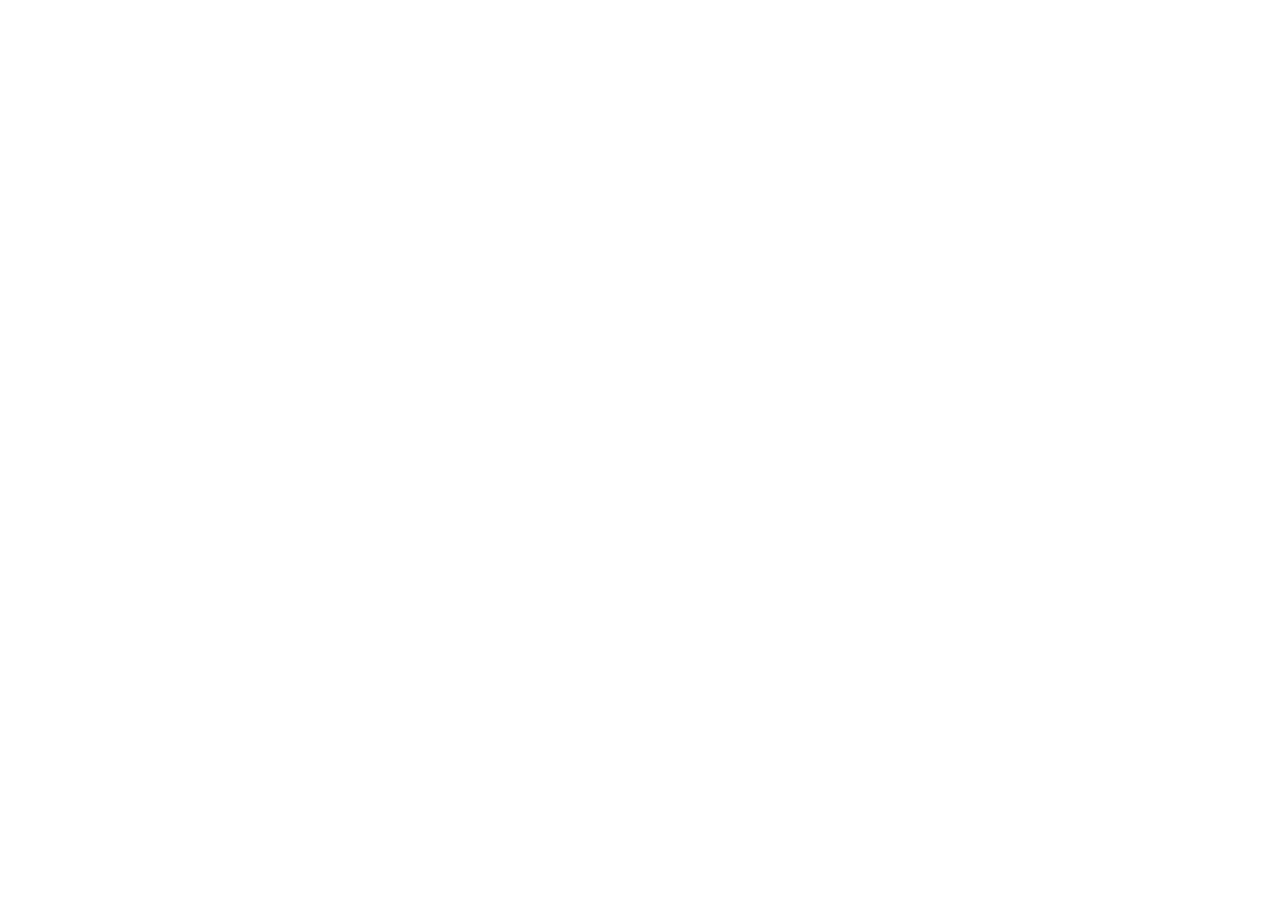
==== commit 9a63b6af: "Update travel photo journal (2026-11-12 14:12)" ====
--- a/index.html
+++ b/index.html
@@ -4,11 +4,33 @@
     <meta charset="UTF-8" />
     <meta name="viewport" content="width=device-width, initial-scale=1.0" />
     <title>PHOTO ROLLS</title>
-    <script src="/assets/static-shim.js"></script>
-    <script type="module" crossorigin src="/assets/index-CAdTbOyu.js"></script>
-    <link rel="stylesheet" crossorigin href="/assets/index-D64RmnmZ.css">
+    <script src="/travel/assets/static-shim.js"></script>
+    <script type="module" crossorigin src="/travel/assets/index-CAdTbOyu.js"></script>
+    <link rel="stylesheet" crossorigin href="/travel/assets/index-D64RmnmZ.css">
   </head>
   <body>
     <div id="root"></div>
+  <!-- 双击本文件（file://）时浏览器会拦截 ES module，页面会空白；给出明确指引。通过 HTTP 访问时不显示。 -->
+    <script>
+      (function () {
+        if (location.protocol !== "file:") return;
+        var box = document.createElement("div");
+        box.style.cssText = "position:fixed;inset:0;z-index:99999;overflow:auto;box-sizing:border-box;padding:32px;background:#12161c;color:#f2eee5;font:15px/1.9 system-ui,-apple-system,'Segoe UI',sans-serif";
+        var card = document.createElement("div");
+        card.style.cssText = "max-width:680px;margin:6vh auto;padding:28px 32px;border:1px solid #3a414c;border-radius:14px;background:#1b212a";
+        card.innerHTML =
+          '<h1 style="margin:0 0 14px;font-size:22px;color:#fff">请通过本地服务器打开这个页面</h1>' +
+          '<p style="margin:0 0 12px">当前地址是 <code>file://</code>。浏览器会拦截 ES module 脚本，页面资源又使用以 / 开头的绝对路径（会指向磁盘根目录），所以前端没有运行，页面一片空白。</p>' +
+          '<p style="margin:0 0 10px">正确做法，任选其一：</p>' +
+          '<ol style="margin:0 0 14px;padding-left:22px">' +
+          '<li>双击 <b>preview.bat</b>（在 github-pages 目录），自动启动本地预览并打开浏览器；</li>' +
+          '<li>或双击原便携版的 <b>启动照片记录本.bat</b>；</li>' +
+          '<li>或运行 <b>push-to-github.bat</b> 发布后用 https 网址访问。</li>' +
+          '</ol>' +
+          '<p style="margin:0;color:#9aa5b1">这不是页面损坏，也不是照片丢失，只是打开方式不对。</p>';
+        box.appendChild(card);
+        document.body.appendChild(box);
+      })();
+    </script>
   </body>
 </html>
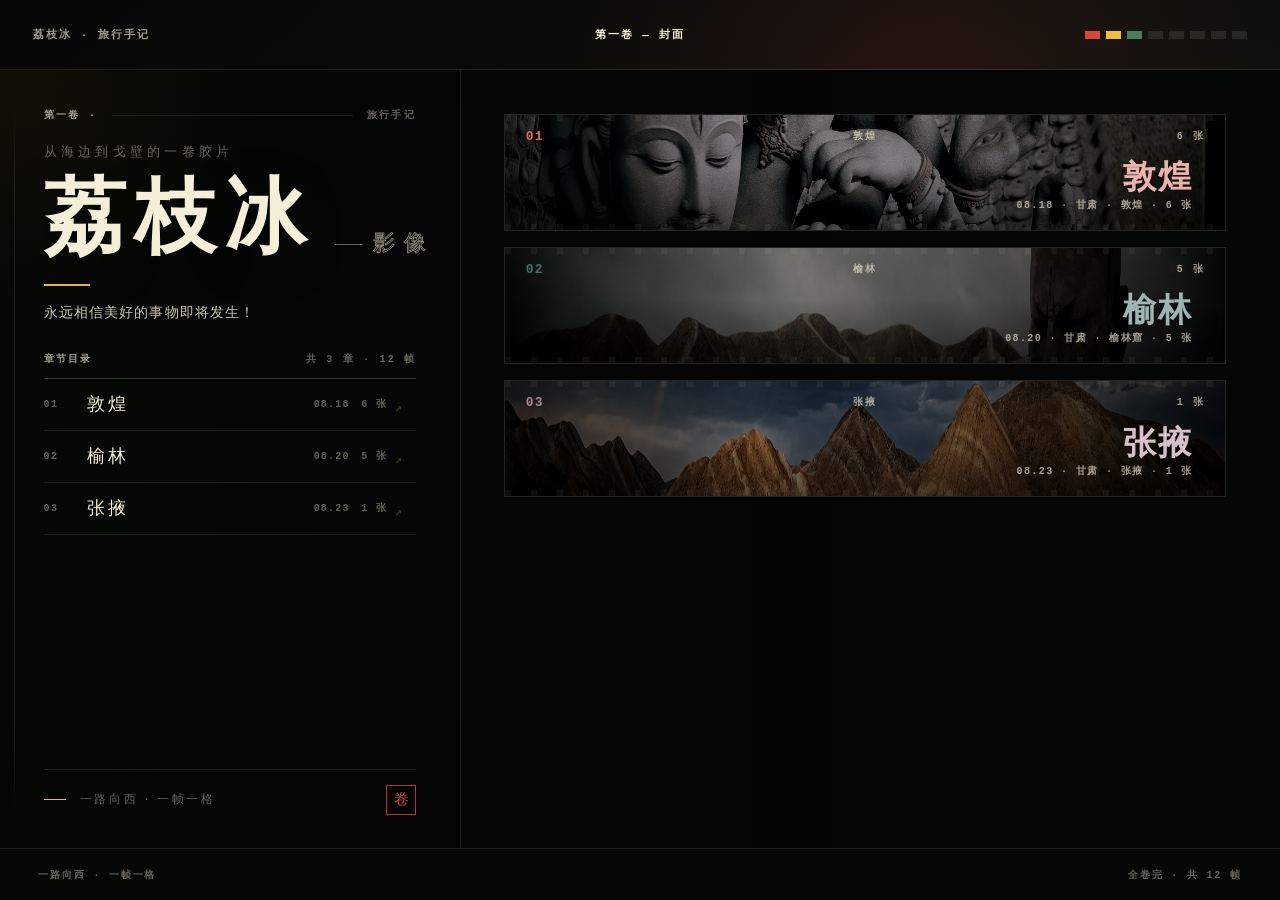
==== commit e6cf69d9: "Update travel photo journal (2026-11-12 17:07)" ====
--- a/index.html
+++ b/index.html
@@ -1,36 +1,20 @@
 <!doctype html>
 <html lang="zh-CN">
-  <head>
-    <meta charset="UTF-8" />
-    <meta name="viewport" content="width=device-width, initial-scale=1.0" />
-    <title>PHOTO ROLLS</title>
-    <script src="/travel/assets/static-shim.js"></script>
-    <script type="module" crossorigin src="/travel/assets/index-CAdTbOyu.js"></script>
-    <link rel="stylesheet" crossorigin href="/travel/assets/index-D64RmnmZ.css">
-  </head>
-  <body>
-    <div id="root"></div>
-  <!-- 双击本文件（file://）时浏览器会拦截 ES module，页面会空白；给出明确指引。通过 HTTP 访问时不显示。 -->
-    <script>
-      (function () {
-        if (location.protocol !== "file:") return;
-        var box = document.createElement("div");
-        box.style.cssText = "position:fixed;inset:0;z-index:99999;overflow:auto;box-sizing:border-box;padding:32px;background:#12161c;color:#f2eee5;font:15px/1.9 system-ui,-apple-system,'Segoe UI',sans-serif";
-        var card = document.createElement("div");
-        card.style.cssText = "max-width:680px;margin:6vh auto;padding:28px 32px;border:1px solid #3a414c;border-radius:14px;background:#1b212a";
-        card.innerHTML =
-          '<h1 style="margin:0 0 14px;font-size:22px;color:#fff">请通过本地服务器打开这个页面</h1>' +
-          '<p style="margin:0 0 12px">当前地址是 <code>file://</code>。浏览器会拦截 ES module 脚本，页面资源又使用以 / 开头的绝对路径（会指向磁盘根目录），所以前端没有运行，页面一片空白。</p>' +
-          '<p style="margin:0 0 10px">正确做法，任选其一：</p>' +
-          '<ol style="margin:0 0 14px;padding-left:22px">' +
-          '<li>双击 <b>preview.bat</b>（在 github-pages 目录），自动启动本地预览并打开浏览器；</li>' +
-          '<li>或双击原便携版的 <b>启动照片记录本.bat</b>；</li>' +
-          '<li>或运行 <b>push-to-github.bat</b> 发布后用 https 网址访问。</li>' +
-          '</ol>' +
-          '<p style="margin:0;color:#9aa5b1">这不是页面损坏，也不是照片丢失，只是打开方式不对。</p>';
-        box.appendChild(card);
-        document.body.appendChild(box);
-      })();
-    </script>
-  </body>
+<head>
+  <meta charset="utf-8">
+  <meta name="viewport" content="width=device-width, initial-scale=1">
+  <meta name="color-scheme" content="dark">
+  <title>旅行</title>
+  <meta name="description" content="一路向西，从海边到戈壁，一帧一格。">
+  <link rel="stylesheet" href="./styles.css">
+</head>
+<body>
+  <!-- 页面内容全部由 app.js 渲染；改文案去 app.js 顶部的 COPY 对象。 -->
+  <div id="app" class="site-shell" aria-live="polite"></div>
+  <div id="lightbox" class="lightbox" hidden></div>
+
+  <!-- data.js 只是 file:// 双击预览时的兜底数据；http(s) 下优先读 content/weeks.json。 -->
+  <script src="./data.js"></script>
+  <script src="./app.js"></script>
+</body>
 </html>
--- a/styles.css
+++ b/styles.css
@@ -0,0 +1,751 @@
+/* ==========================================================================
+   胶片风旅行手记 —— 样式表
+   想换风格，绝大多数情况只改下面 :root 里的变量就够了。
+   分区：1 变量 / 2 基础 / 3 顶部栏 / 4 首页左栏 / 5 章节目录
+        6 首页右栏胶片横幅 / 7 首页锁屏 / 8 详情页 / 9 灯箱 / 10 响应式
+   ========================================================================== */
+
+/* 1. 变量 ------------------------------------------------------------------ */
+:root {
+  /* 配色 */
+  --bg:            #060706;                 /* 页面底色 */
+  --bg-deep:       #030403;                 /* 右栏更深的黑 */
+  --panel:         #0d100e;                 /* 面板底色 */
+  --paper:         #f5eed8;                 /* 主文字：米白 */
+  --paper-2:       rgba(244, 236, 216, .66);/* 次要文字 */
+  --paper-3:       rgba(244, 236, 216, .40);/* 更弱的标注 */
+  --hairline:      rgba(244, 236, 216, .10);/* 细分隔线 */
+  --amber:         #f0bc43;                 /* 强调黄 */
+  --red:           #cf4938;                 /* 强调红 */
+  --tone:          #cf4938;                 /* 当前章节色调，JS 会按章节覆盖 */
+
+  /* 字体：中文衬线做主标题，Courier New 做小标注，黑体做正文 */
+  --font-display:  Impact, "Arial Black", "Microsoft YaHei", "PingFang SC", sans-serif;
+  --font-mono:     "Courier New", "PingFang SC", "Microsoft YaHei", monospace;
+  --font-body:     "Inter", "Microsoft YaHei UI", "PingFang SC", system-ui, sans-serif;
+  --font-serif:    Georgia, "Songti SC", serif;
+  --font-serif-cn: "Noto Serif SC", "Source Han Serif SC", "Songti SC", "STSong",
+                   "SimSun", "Microsoft YaHei", serif;
+
+  /* 尺寸 */
+  --rail-h:        70px;                    /* 顶部栏高度 */
+  --foot-h:        52px;                    /* 首页锁屏时的页脚高度 */
+  --left-col:      minmax(360px, 36%);      /* 首页左栏宽度 */
+  --strip-h:       clamp(96px, 13vh, 148px);/* 每条胶片横幅高度 */
+  --strip-gap:     16px;                    /* 四条横幅统一间距 */
+  --page-pad:      clamp(20px, 3vw, 46px);
+}
+
+/* 2. 基础 ------------------------------------------------------------------ */
+* { box-sizing: border-box; }
+
+html { -webkit-text-size-adjust: 100%; }
+
+body {
+  margin: 0;
+  min-width: 320px;
+  min-height: 100vh;
+  color: var(--paper);
+  background:
+    radial-gradient(circle at 72% 12%, rgba(207, 73, 56, .14), transparent 30%),
+    linear-gradient(140deg, #060706, #0d0f0c 54%, #12302b);
+  font-family: var(--font-body);
+  -webkit-font-smoothing: antialiased;
+}
+
+body.locked { overflow: hidden; }
+
+a { color: inherit; text-decoration: none; }
+
+button { font: inherit; }
+
+::selection { background: var(--amber); color: #0a0b09; }
+
+.site-shell { position: relative; min-height: 100vh; isolation: isolate; overflow-x: hidden; }
+.site-shell::after {
+  content: "";
+  position: absolute;
+  inset: auto 0 0;
+  z-index: -1;
+  height: 38vh;
+  pointer-events: none;
+  background: linear-gradient(0deg, rgba(35, 93, 78, .45), transparent);
+}
+
+.microline {
+  margin: 0;
+  font-family: var(--font-mono);
+  font-size: 11px;
+  font-weight: 700;
+  letter-spacing: 2.2px;
+  text-transform: uppercase;
+  color: var(--paper-2);
+}
+
+/* 轻微入场动画。刻意不用 fill-mode: both —— 动画若被浏览器跳过，
+   元素仍保持默认的 opacity:1，不会出现「标题整块消失」的白屏。 */
+@keyframes rise {
+  from { opacity: 0; transform: translateY(12px); }
+  to   { opacity: 1; transform: none; }
+}
+.rise { animation: rise .55s .05s cubic-bezier(.16, .84, .22, 1); }
+
+@media (prefers-reduced-motion: reduce) {
+  .rise { animation: none; }
+  * { transition-duration: 0s !important; }
+}
+
+/* 3. 顶部栏 ---------------------------------------------------------------- */
+.top-rail {
+  display: grid;
+  grid-template-columns: minmax(170px, 1fr) auto minmax(170px, 1fr);
+  align-items: center;
+  gap: 20px;
+  height: var(--rail-h);
+  padding: 0 clamp(18px, 2.6vw, 36px);
+  border-bottom: 1px solid var(--hairline);
+  font-family: var(--font-mono);
+  font-size: 11px;
+  font-weight: 700;
+  letter-spacing: 2px;
+  text-transform: uppercase;
+  color: var(--paper-2);
+}
+.rail-center { color: var(--paper); }
+.rail-swatches { display: flex; justify-content: flex-end; align-items: center; gap: 6px; }
+.rail-swatches i { display: block; width: 15px; height: 8px; background: var(--hairline); }
+.rail-swatches i:nth-child(1) { background: var(--red); }
+.rail-swatches i:nth-child(2) { background: var(--amber); }
+.rail-swatches i:nth-child(3) { background: #4b7f5b; }
+
+/* 4. 首页左栏 -------------------------------------------------------------- */
+.home-layout {
+  display: grid;
+  grid-template-columns: var(--left-col) minmax(0, 1fr);
+  min-height: calc(100vh - var(--rail-h));
+  background: linear-gradient(90deg, #050705, #040504 44%, #030403 62%, #050706);
+}
+
+.home-copy {
+  position: relative;
+  display: flex;
+  flex-direction: column;
+  gap: clamp(18px, 2.8vh, 34px);
+  padding: clamp(26px, 3vw, 46px) clamp(26px, 3.4vw, 56px) clamp(22px, 2.6vw, 36px) clamp(28px, 3.4vw, 58px);
+  border-right: 1px solid var(--hairline);
+}
+.home-copy::before {
+  content: "";
+  position: absolute;
+  inset: 0;
+  z-index: 0;
+  pointer-events: none;
+  background:
+    radial-gradient(ellipse 76% 44% at 4% 2%, rgba(240, 188, 67, .055), transparent 72%),
+    linear-gradient(180deg, rgba(0,0,0,.18), transparent 46%, rgba(0,0,0,.24));
+}
+/* 靠左一条极细竖线，像画册的装订线 */
+.home-copy::after {
+  content: "";
+  position: absolute;
+  top: clamp(26px, 3vw, 46px);
+  bottom: clamp(22px, 2.6vw, 36px);
+  left: 14px;
+  width: 1px;
+  pointer-events: none;
+  background: linear-gradient(180deg, transparent, var(--hairline) 12%, var(--hairline) 88%, transparent);
+}
+.home-copy > * { position: relative; z-index: 1; }
+
+.kicker-row { display: flex; align-items: center; gap: 14px; }
+.kicker-row .microline { font-size: 10px; letter-spacing: 2.4px; white-space: nowrap; }
+.kicker-row .dim { color: var(--paper-3); }
+.kicker-rule { flex: 1; min-width: 18px; height: 1px; background: var(--hairline); }
+
+.home-eyebrow {
+  margin: clamp(16px, 2.4vh, 28px) 0 0;
+  font-family: var(--font-serif-cn);
+  font-size: 12.5px;
+  letter-spacing: .34em;
+  color: var(--paper-3);
+}
+
+.home-title {
+  display: flex;
+  align-items: baseline;
+  gap: clamp(14px, 1.6vw, 26px);
+  margin: clamp(8px, 1.4vh, 18px) 0 0;
+  font-family: var(--font-serif-cn);
+  font-weight: 600;
+  line-height: 1.08;
+  color: var(--paper);
+}
+.home-title .solid {
+  display: block;
+  font-size: clamp(64px, 6.4vw, 102px);
+  letter-spacing: .1em;
+  white-space: nowrap;
+  text-shadow: 0 12px 40px rgba(0, 0, 0, .45);
+}
+/* 「影像」不再和主标题叠压，改成右侧的浅描边小字 */
+.home-title .outline {
+  display: flex;
+  align-items: center;
+  gap: 10px;
+  color: transparent;
+  font-size: clamp(17px, 1.7vw, 25px);
+  font-weight: 400;
+  letter-spacing: .42em;
+  white-space: nowrap;
+  -webkit-text-stroke: .8px rgba(245, 238, 216, .58);
+}
+.home-title .outline::before {
+  content: "";
+  display: block;
+  width: clamp(18px, 2.2vw, 34px);
+  height: 1px;
+  background: var(--paper-3);
+}
+
+.title-rule {
+  width: 46px;
+  height: 2px;
+  margin: clamp(16px, 2.4vh, 28px) 0 0;
+  background: var(--amber);
+}
+.home-range {
+  margin: clamp(12px, 1.8vh, 20px) 0 0;
+  font-family: var(--font-mono);
+  font-size: 12px;
+  font-weight: 700;
+  letter-spacing: 2px;
+  color: var(--paper-2);
+}
+.home-summary {
+  margin: clamp(8px, 1.4vh, 16px) 0 0;
+  max-width: 20em;                       /* 按汉字数算，避免中文摘要断成难看的单字 */
+  font-family: var(--font-serif-cn);
+  font-size: clamp(14px, 1.1vw, 16px);
+  line-height: 2;
+  letter-spacing: .08em;
+  color: rgba(245, 238, 216, .82);
+}
+
+/* 5. 章节目录 / 页脚落款 --------------------------------------------------- */
+.chapter-index { min-width: 0; }
+.ci-head {
+  display: flex;
+  justify-content: space-between;
+  align-items: baseline;
+  gap: 12px;
+  padding-bottom: 12px;
+  border-bottom: 1px solid rgba(244, 236, 216, .2);
+  font-family: var(--font-mono);
+  font-size: 10px;
+  font-weight: 700;
+  letter-spacing: 2.2px;
+  color: var(--paper-3);
+  text-transform: uppercase;
+}
+.ci-head span:first-child { color: var(--paper-2); }
+.index-rows { list-style: none; margin: 0; padding: 0; }
+.index-rows a {
+  display: grid;
+  grid-template-columns: 32px minmax(0, 1fr) auto auto 14px;
+  align-items: center;
+  gap: clamp(8px, .9vw, 15px);
+  min-height: 52px;
+  padding-right: 4px;
+  border-bottom: 1px solid var(--hairline);
+  color: var(--paper);
+  transition: background .25s ease, padding-left .25s ease;
+}
+.index-rows a:hover, .index-rows a:focus-visible {
+  background: rgba(245, 238, 216, .035);
+  padding-left: 8px;
+}
+.index-rows .ix {
+  font-family: var(--font-mono);
+  font-size: 10px;
+  font-weight: 700;
+  letter-spacing: 1.4px;
+  color: var(--paper-3);
+  transition: color .25s ease;
+}
+.index-rows a:hover .ix { color: var(--amber); }
+.index-rows .nm {
+  min-width: 0;
+  overflow: hidden;
+  text-overflow: ellipsis;
+  white-space: nowrap;
+  font-family: var(--font-serif-cn);
+  font-size: clamp(16px, 1.4vw, 20px);
+  letter-spacing: .14em;
+}
+.index-rows .when, .index-rows .count {
+  font-family: var(--font-mono);
+  font-size: 10px;
+  font-weight: 700;
+  letter-spacing: 1.2px;
+  white-space: nowrap;
+  color: var(--paper-3);
+}
+.index-rows .arrow {
+  font-family: var(--font-mono);
+  font-size: 13px;
+  color: var(--amber);
+  opacity: .28;
+  transform: translate(-4px, 4px);
+  transition: opacity .25s ease, transform .25s ease;
+}
+.index-rows a:hover .arrow, .index-rows a:focus-visible .arrow { opacity: 1; transform: none; }
+
+.colophon {
+  display: flex;
+  align-items: center;
+  gap: 14px;
+  margin-top: auto;
+  padding-top: clamp(12px, 1.6vh, 18px);
+  border-top: 1px solid var(--hairline);
+}
+.co-line { flex: none; width: 22px; height: 1px; background: var(--amber); }
+.colophon p {
+  flex: 1;
+  margin: 0;
+  font-family: var(--font-serif-cn);
+  font-size: 12px;
+  letter-spacing: .24em;
+  color: var(--paper-3);
+}
+.co-seal {
+  flex: none;
+  display: grid;
+  place-items: center;
+  width: 30px;
+  height: 30px;
+  border: 1px solid rgba(207, 73, 56, .8);
+  color: rgba(207, 73, 56, .95);
+  font-family: var(--font-serif-cn);
+  font-size: 15px;
+  line-height: 1;
+}
+
+/* 6. 首页右栏：胶片横幅 ---------------------------------------------------- */
+.film-strips {
+  position: relative;
+  display: flex;
+  flex-direction: column;
+  gap: var(--strip-gap);
+  padding: clamp(26px, 3.4vw, 54px) clamp(28px, 4.2vw, 78px) 64px clamp(24px, 3.4vw, 58px);
+}
+/* 四条横幅等距排列（原来第 3 条之前的大留白已按要求去掉）。 */
+
+.film-strip {
+  position: relative;
+  display: block;
+  height: var(--strip-h);
+  flex: none;
+  overflow: hidden;
+  isolation: isolate;
+  border: 1px solid var(--hairline);
+  background: #0b0d0b;
+  transition: border-color .25s ease, transform .35s cubic-bezier(.16,.84,.22,1);
+}
+.film-strip:hover, .film-strip:focus-visible { border-color: rgba(245,238,216,.32); transform: translateX(4px); }
+
+/* 横幅图：按数据里的 chapterStrip 裁切条带（高度 12.5% → 背景放大 8 倍） */
+.strip-photo {
+  position: absolute;
+  inset: 0;
+  z-index: 0;
+  background-repeat: no-repeat;
+  background-size: 100% var(--strip-zoom, 800%);
+  background-position: 0% var(--crop-y, 50%);
+  filter: saturate(.62) brightness(.72) contrast(1.06);
+  transition: filter .35s ease, transform .6s cubic-bezier(.16,.84,.22,1);
+}
+.film-strip:hover .strip-photo { filter: saturate(.85) brightness(.88) contrast(1.04); transform: scale(1.02); }
+.strip-photo::after {
+  content: "";
+  position: absolute;
+  inset: 0;
+  background:
+    linear-gradient(90deg, rgba(3,5,4,.62), transparent 38%, rgba(3,5,4,.30) 68%, rgba(3,5,4,.72)),
+    linear-gradient(0deg, rgba(3,5,4,.44), transparent 55%);
+}
+
+/* 上下胶片齿孔 */
+.perf {
+  position: absolute;
+  left: 0; right: 0;
+  z-index: 3;
+  height: 6px;
+  opacity: .3;
+  background: repeating-linear-gradient(90deg,
+    rgba(245,238,216,.18) 0 6px, transparent 6px 26px);
+  pointer-events: none;
+}
+.perf.top { top: 0; }
+.perf.bottom { bottom: 0; }
+
+.strip-index {
+  position: absolute;
+  top: clamp(12px, 1.6vh, 20px);
+  left: clamp(16px, 1.6vw, 28px);
+  z-index: 4;
+  font-family: var(--font-mono);
+  font-size: clamp(13px, 1vw, 17px);
+  font-weight: 700;
+  letter-spacing: 1.2px;
+  color: color-mix(in srgb, var(--tone), #f5eed8 20%);
+}
+.strip-top {
+  position: absolute;
+  top: clamp(12px, 1.6vh, 20px);
+  left: 50%;
+  z-index: 4;
+  transform: translateX(-50%);
+  font-family: var(--font-mono);
+  font-size: 10px;
+  font-weight: 700;
+  letter-spacing: 2px;
+  color: var(--paper-2);
+  text-transform: uppercase;
+}
+.strip-img-count {
+  position: absolute;
+  top: clamp(12px, 1.6vh, 20px);
+  right: clamp(16px, 1.6vw, 28px);
+  z-index: 4;
+  font-family: var(--font-mono);
+  font-size: 10px;
+  font-weight: 700;
+  letter-spacing: 2px;
+  color: var(--paper-2);
+  text-transform: uppercase;
+}
+.strip-copy {
+  position: absolute;
+  right: clamp(24px, 2.6vw, 48px);
+  bottom: clamp(14px, 2vh, 24px);
+  z-index: 4;
+  display: grid;
+  justify-items: end;
+  gap: 4px;
+  text-align: right;
+}
+.strip-copy strong {
+  font-family: var(--font-display);
+  font-size: clamp(24px, 2.6vw, 42px);
+  font-weight: 900;
+  line-height: 1;
+  letter-spacing: .04em;
+  color: color-mix(in srgb, var(--tone), #fff 58%);
+  text-shadow: 0 8px 26px rgba(0,0,0,.6);
+  transition: color .3s ease;
+}
+.strip-copy small {
+  font-family: var(--font-mono);
+  font-size: 10px;
+  font-weight: 700;
+  letter-spacing: 1.4px;
+  color: var(--paper-2);
+  text-transform: uppercase;
+}
+.film-strip.empty .strip-photo {
+  background: linear-gradient(120deg, color-mix(in srgb, var(--tone), #050705 72%), #0b0d0b);
+  filter: none;
+}
+
+/* 7. 首页锁定为一屏 -------------------------------------------------------- */
+/* 桌面端顶栏 + 两栏 + 页脚刚好占满视口，整页不滚动；
+   左栏内容超高时内部可滚（隐藏滚动条），右栏照片多时独立滚动。
+   小屏走原来的整页滚动，见第 10 节响应式。 */
+@media (min-width: 1001px) {
+  body.is-home { height: 100vh; height: 100dvh; overflow: hidden; }
+  body.is-home .site-shell {
+    display: flex;
+    flex-direction: column;
+    height: 100vh;
+    height: 100dvh;
+    min-height: 0;
+    overflow: hidden;
+  }
+  /* 底部 38vh 的绿色渐变在锁屏后会压在页脚上，首页去掉更干净 */
+  body.is-home .site-shell::after { display: none; }
+  body.is-home .top-rail, body.is-home .site-foot { flex: none; }
+  body.is-home .site-foot {
+    height: var(--foot-h);
+    padding-top: 0;
+    padding-bottom: 0;
+    align-items: center;
+    background: #050705;
+  }
+  body.is-home .home-layout {
+    flex: 1 1 auto;
+    min-height: 0;
+    height: auto;
+    overflow: hidden;
+  }
+  body.is-home .home-copy,
+  body.is-home .film-strips {
+    min-height: 0;
+    overflow-y: auto;
+    overscroll-behavior: contain;
+  }
+  body.is-home .home-copy { scrollbar-width: none; }
+  body.is-home .home-copy::-webkit-scrollbar { display: none; }
+  body.is-home .film-strips {
+    scrollbar-width: thin;
+    scrollbar-color: rgba(240, 188, 67, .42) transparent;
+  }
+  body.is-home .film-strips::-webkit-scrollbar { width: 8px; }
+  body.is-home .film-strips::-webkit-scrollbar-track { background: transparent; }
+  body.is-home .film-strips::-webkit-scrollbar-thumb {
+    border: 2px solid transparent;
+    border-radius: 8px;
+    background: rgba(240, 188, 67, .4);
+    background-clip: padding-box;
+  }
+}
+
+.site-foot {
+  display: flex;
+  justify-content: space-between;
+  gap: 16px;
+  flex-wrap: wrap;
+  padding: 18px clamp(20px, 3vw, 46px) 26px;
+  border-top: 1px solid var(--hairline);
+  font-family: var(--font-mono);
+  font-size: 10px;
+  font-weight: 700;
+  letter-spacing: 1.8px;
+  color: var(--paper-3);
+  text-transform: uppercase;
+}
+
+/* 8. 详情页 ---------------------------------------------------------------- */
+.detail-hero {
+  position: relative;
+  height: clamp(340px, 54vh, 620px);
+  overflow: hidden;
+  isolation: isolate;
+  background: #0b0d0b;
+}
+.detail-hero .hero-photo {
+  position: absolute;
+  inset: 0;
+  background-position: center var(--crop-y, 50%);
+  background-size: cover;
+  filter: saturate(.72) brightness(.62) contrast(1.05);
+}
+.detail-hero::after {
+  content: "";
+  position: absolute;
+  inset: 0;
+  background:
+    linear-gradient(90deg, rgba(2,3,3,.86), rgba(2,3,3,.32) 62%, rgba(2,3,3,.12)),
+    linear-gradient(0deg, rgba(2,3,3,.86), transparent 46%, rgba(2,3,3,.42));
+}
+.chapter-panel {
+  position: absolute;
+  inset: auto auto 0 0;
+  z-index: 5;
+  width: min(480px, 46vw);
+  max-width: 100%;
+  padding: clamp(28px, 4vw, 64px);
+}
+.chapter-panel .kicker {
+  margin: 0 0 14px;
+  font-family: var(--font-mono);
+  font-size: 10px;
+  font-weight: 700;
+  letter-spacing: 2.2px;
+  color: color-mix(in srgb, var(--tone), #f5eed8 30%);
+  text-transform: uppercase;
+}
+.chapter-panel h1 {
+  margin: 0;
+  font-family: var(--font-display);
+  font-size: clamp(56px, 7vw, 108px);
+  font-weight: 900;
+  line-height: .94;
+  letter-spacing: .02em;
+}
+.chapter-panel .meta {
+  margin: 16px 0 0;
+  font-family: var(--font-mono);
+  font-size: 11px;
+  font-weight: 700;
+  letter-spacing: 1.8px;
+  color: var(--paper-2);
+  text-transform: uppercase;
+}
+.chapter-panel .diary {
+  margin: 22px 0 0;
+  max-width: 44ch;
+  font-family: var(--font-serif);
+  font-size: clamp(14px, 1.15vw, 17px);
+  line-height: 1.9;
+  color: rgba(245,238,216,.9);
+  white-space: pre-wrap;
+}
+.tags { display: flex; flex-wrap: wrap; gap: 8px; margin: 20px 0 0; }
+.tags span {
+  padding: 3px 10px;
+  border: 1px solid var(--hairline);
+  font-family: var(--font-mono);
+  font-size: 10px;
+  font-weight: 700;
+  letter-spacing: 1.2px;
+  color: var(--paper-2);
+  text-transform: uppercase;
+}
+.back {
+  position: absolute;
+  top: clamp(18px, 2.4vw, 34px);
+  left: clamp(20px, 3vw, 46px);
+  z-index: 8;
+  font-family: var(--font-mono);
+  font-size: 11px;
+  font-weight: 700;
+  letter-spacing: 1.8px;
+  color: var(--paper);
+  text-transform: uppercase;
+}
+.back:hover { color: var(--amber); }
+
+.frames-head {
+  display: flex;
+  justify-content: space-between;
+  align-items: baseline;
+  gap: 16px;
+  padding: clamp(28px, 4vw, 54px) clamp(20px, 3vw, 46px) 18px;
+  font-family: var(--font-mono);
+  font-size: 11px;
+  font-weight: 700;
+  letter-spacing: 2px;
+  color: var(--paper-2);
+  text-transform: uppercase;
+}
+.frames-head strong { font-size: 22px; letter-spacing: .5px; color: var(--paper); }
+
+.frames {
+  display: grid;
+  grid-template-columns: repeat(auto-fill, minmax(240px, 1fr));
+  gap: clamp(12px, 1.6vw, 22px);
+  padding: 0 clamp(20px, 3vw, 46px) clamp(50px, 7vw, 90px);
+}
+.frame {
+  position: relative;
+  margin: 0;
+  border: 1px solid var(--hairline);
+  background: #0b0d0b;
+  overflow: hidden;
+}
+.frame img {
+  display: block;
+  width: 100%;
+  aspect-ratio: 4 / 3;
+  object-fit: cover;
+  cursor: zoom-in;
+  filter: saturate(.82) brightness(.88);
+  transition: filter .3s ease, transform .5s cubic-bezier(.16,.84,.22,1);
+}
+.frame:hover img { filter: saturate(1) brightness(1); transform: scale(1.03); }
+.frame figcaption {
+  display: flex;
+  justify-content: space-between;
+  gap: 10px;
+  padding: 8px 10px;
+  border-top: 1px solid var(--hairline);
+  font-family: var(--font-mono);
+  font-size: 9px;
+  font-weight: 700;
+  letter-spacing: 1.4px;
+  color: var(--paper-3);
+  text-transform: uppercase;
+}
+.empty-note {
+  grid-column: 1 / -1;
+  padding: 40px 0;
+  font-family: var(--font-mono);
+  font-size: 12px;
+  letter-spacing: 1.6px;
+  color: var(--paper-3);
+  text-transform: uppercase;
+}
+.error { padding: 60px var(--page-pad); color: var(--amber); font-family: var(--font-mono); font-size: 13px; }
+
+/* 9. 灯箱 ------------------------------------------------------------------ */
+.lightbox {
+  position: fixed;
+  inset: 0;
+  z-index: 50;
+  display: flex;
+  align-items: center;
+  justify-content: center;
+  background: rgba(3, 5, 4, .96);
+}
+.lightbox[hidden] { display: none; }
+.lightbox img { max-width: 88vw; max-height: 82vh; object-fit: contain; }
+.lightbox button {
+  position: absolute;
+  padding: 12px 18px;
+  border: 0;
+  background: none;
+  color: var(--paper);
+  font-size: 34px;
+  line-height: 1;
+  cursor: pointer;
+  opacity: .7;
+}
+.lightbox button:hover { opacity: 1; }
+.lb-close { top: 12px; right: 16px; }
+.lb-prev { left: 8px; top: 50%; transform: translateY(-50%); }
+.lb-next { right: 8px; top: 50%; transform: translateY(-50%); }
+.lb-caption {
+  position: absolute;
+  bottom: 18px;
+  left: 0; right: 0;
+  margin: 0;
+  text-align: center;
+  font-family: var(--font-mono);
+  font-size: 11px;
+  font-weight: 700;
+  letter-spacing: 1.6px;
+  color: var(--paper-2);
+  text-transform: uppercase;
+}
+.lb-caption span { margin-left: 12px; opacity: .6; }
+
+/* 10. 响应式 --------------------------------------------------------------- */
+@media (max-width: 1000px) {
+  .home-layout { grid-template-columns: 1fr; }
+  .home-copy { border-right: 0; border-bottom: 1px solid var(--hairline); }
+  .home-copy::after { display: none; }
+  .home-title .solid { font-size: clamp(70px, 13vw, 112px); }
+  .colophon { margin-top: 8px; }
+  .film-strips { padding-top: 36px; }
+  .chapter-panel { width: min(560px, 88vw); }
+}
+@media (max-width: 620px) {
+  :root { --strip-h: 104px; }
+  .top-rail { grid-template-columns: 1fr; height: auto; min-height: 58px; gap: 5px; padding: 12px 18px; }
+  .rail-center { text-align: left; }
+  .rail-swatches { display: none; }
+  .home-copy { padding: 28px 20px 32px; gap: 22px; }
+  .home-title { flex-wrap: wrap; gap: 10px; }
+  .home-title .solid { font-size: clamp(64px, 18vw, 96px); }
+  .home-title .outline { font-size: 18px; }
+  .home-summary { max-width: none; }
+  .kicker-row .microline { font-size: 9px; letter-spacing: 1.6px; }
+  .index-rows a { grid-template-columns: 28px minmax(0, 1fr) auto 12px; min-height: 46px; }
+  .index-rows .count { display: none; }
+  .colophon p { font-size: 11px; letter-spacing: .14em; }
+  .film-strips { padding: 24px 16px 48px; }
+  .strip-copy strong { font-size: 26px; }
+  .strip-top { display: none; }
+  .frames { grid-template-columns: repeat(auto-fill, minmax(140px, 1fr)); gap: 10px; }
+  .chapter-panel { padding: 24px 20px; }
+}
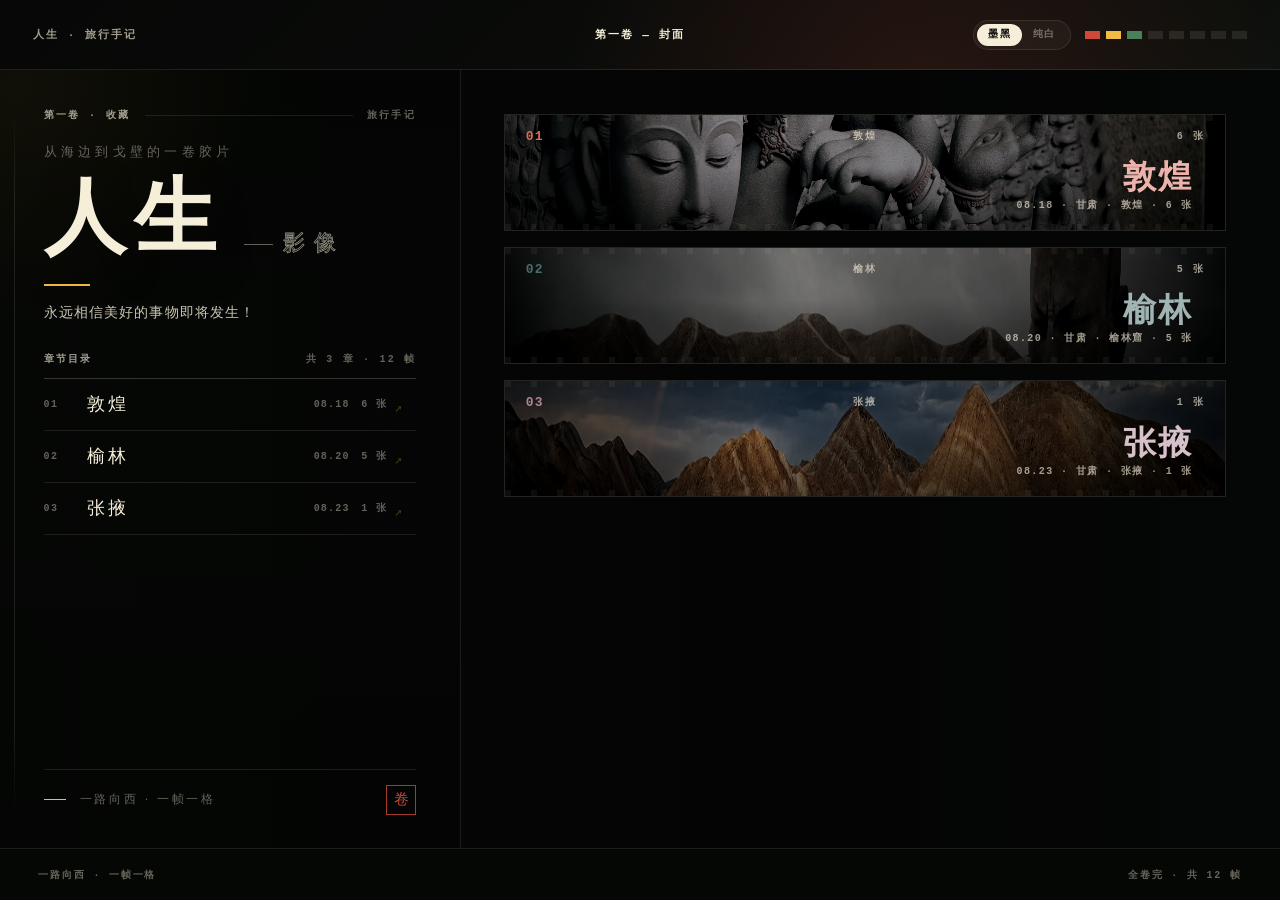
==== commit 7aa1d0b8: "Update travel photo journal (2026-11-12 17:51)" ====
--- a/index.html
+++ b/index.html
@@ -3,9 +3,25 @@
 <head>
   <meta charset="utf-8">
   <meta name="viewport" content="width=device-width, initial-scale=1">
-  <meta name="color-scheme" content="dark">
+  <meta name="color-scheme" content="dark light">
+  <meta name="theme-color" content="#060706" id="themeColor">
   <title>旅行</title>
   <meta name="description" content="一路向西，从海边到戈壁，一帧一格。">
+  <!-- 先定配色再加载样式，避免刷新时闪一下另一种底色。
+       默认墨黑；上次选择存在 localStorage（file:// 下不可用时忽略即可）。 -->
+  <script>
+    (function () {
+      // 访客第一次打开时的默认风格：dark = 墨黑，改成 light 则默认纯白。
+      // 访客自己点过切换后，以 localStorage 里的选择为准。
+      var DEFAULT_THEME = "dark";
+      var t = DEFAULT_THEME;
+      try { t = localStorage.getItem("journal-theme") || DEFAULT_THEME; } catch (e) {}
+      if (t !== "light" && t !== "dark") t = DEFAULT_THEME;
+      document.documentElement.setAttribute("data-theme", t);
+      document.getElementById("themeColor")
+        .setAttribute("content", t === "light" ? "#ffffff" : "#060706");
+    })();
+  </script>
   <link rel="stylesheet" href="./styles.css">
 </head>
 <body>
--- a/styles.css
+++ b/styles.css
@@ -3,6 +3,8 @@
    想换风格，绝大多数情况只改下面 :root 里的变量就够了。
    分区：1 变量 / 2 基础 / 3 顶部栏 / 4 首页左栏 / 5 章节目录
         6 首页右栏胶片横幅 / 7 首页锁屏 / 8 详情页 / 9 灯箱 / 10 响应式
+        11 纯白主题（文件末尾，只覆盖 :root[data-theme="light"]）
+   改配色：墨黑改 :root 变量；纯白改第 11 节的覆盖块。
    ========================================================================== */
 
 /* 1. 变量 ------------------------------------------------------------------ */
@@ -39,7 +41,7 @@
 /* 2. 基础 ------------------------------------------------------------------ */
 * { box-sizing: border-box; }
 
-html { -webkit-text-size-adjust: 100%; }
+html { -webkit-text-size-adjust: 100%; color-scheme: dark; }
 
 body {
   margin: 0;
@@ -112,11 +114,48 @@
   color: var(--paper-2);
 }
 .rail-center { color: var(--paper); }
+.rail-tools { display: flex; justify-content: flex-end; align-items: center; gap: 14px; min-width: 0; }
 .rail-swatches { display: flex; justify-content: flex-end; align-items: center; gap: 6px; }
 .rail-swatches i { display: block; width: 15px; height: 8px; background: var(--hairline); }
 .rail-swatches i:nth-child(1) { background: var(--red); }
 .rail-swatches i:nth-child(2) { background: var(--amber); }
 .rail-swatches i:nth-child(3) { background: #4b7f5b; }
+
+/* 顶栏的一键配色切换：两段式，点一下即换；当前风格由 <html data-theme> 决定 */
+.theme-toggle {
+  display: inline-flex;
+  flex: none;
+  align-items: center;
+  padding: 3px;
+  border: 1px solid var(--hairline);
+  border-radius: 999px;
+  background: rgba(245, 238, 216, .04);
+  white-space: nowrap;
+}
+.theme-toggle button {
+  padding: 5px 11px;
+  border: 0;
+  border-radius: 999px;
+  background: none;
+  color: var(--paper-3);
+  font-family: var(--font-mono);
+  font-size: 10px;
+  font-weight: 700;
+  letter-spacing: 1.4px;
+  line-height: 1.2;
+  white-space: nowrap;
+  cursor: pointer;
+  transition: background .25s ease, color .25s ease;
+}
+.theme-toggle button:hover { color: var(--paper); }
+.theme-toggle button:focus-visible { outline: 2px solid var(--amber); outline-offset: 2px; }
+html:not([data-theme="light"]) .theme-toggle [data-theme-value="dark"],
+html[data-theme="light"] .theme-toggle [data-theme-value="light"] {
+  background: var(--paper);
+  color: var(--bg);
+}
+html:not([data-theme="light"]) .theme-toggle [data-theme-value="dark"]:hover,
+html[data-theme="light"] .theme-toggle [data-theme-value="light"]:hover { color: var(--bg); }
 
 /* 4. 首页左栏 -------------------------------------------------------------- */
 .home-layout {
@@ -749,3 +788,113 @@
   .frames { grid-template-columns: repeat(auto-fill, minmax(140px, 1fr)); gap: 10px; }
   .chapter-panel { padding: 24px 20px; }
 }
+
+/* 11. 纯白主题 -------------------------------------------------------------
+   <html> 不带 data-theme / 为 dark 时 = 墨黑，完全保持原设计；
+   加上 data-theme="light" = 纯白（中性白，不带米黄）。切换由 app.js 顶栏按钮完成。
+
+   思路：先覆盖 :root 里的配色变量（所有 var(--…) 自动跟着变），
+   再修补少量写死的深色值——主要是照片层、渐变、阴影。
+   胶片横幅 / 详情页大图 / 灯箱仍然是深色底，所以压在照片上的文字保持浅色，
+   只有「纸面」部分换成中性白，这样两种风格都不会出现看不清的字。
+   琥珀 / 朱红作为品牌强调色保留；如需完全无彩色，把 --amber 也改成中性灰。
+   ------------------------------------------------------------------------ */
+html[data-theme="light"] { color-scheme: light; }
+
+:root[data-theme="light"] {
+  --bg:        #ffffff;                 /* 纯白纸面 */
+  --bg-deep:   #f2f4f6;
+  --panel:     #ffffff;
+  --paper:     #17191d;                 /* 主文字：中性墨色 */
+  --paper-2:   rgba(23, 25, 29, .74);   /* 浅底上的小字比深色版略加深，保证可读 */
+  --paper-3:   rgba(23, 25, 29, .56);
+  --hairline:  rgba(23, 25, 29, .14);
+  --amber:     #a9761b;                 /* 浅底上换深琥珀，保证对比度 */
+  --red:       #b3402f;
+  /* --tone 不动：章节强调色只出现在照片上，保持原本的饱和色 */
+}
+
+/* 页面底色与纸面渐变：只用中性灰做层次，不再带黄 */
+:root[data-theme="light"] body {
+  background:
+    radial-gradient(circle at 72% 12%, rgba(23, 25, 29, .025), transparent 30%),
+    linear-gradient(140deg, #ffffff, #fafbfc 54%, #eff1f4);
+}
+:root[data-theme="light"] ::selection { color: #ffffff; }
+:root[data-theme="light"] .site-shell::after {
+  background: linear-gradient(0deg, rgba(23, 25, 29, .055), transparent);
+}
+:root[data-theme="light"] .theme-toggle { background: rgba(23, 25, 29, .04); }
+:root[data-theme="light"] .rail-swatches i:nth-child(3) { background: #6d9068; }
+:root[data-theme="light"] .home-layout {
+  background: linear-gradient(90deg, #ffffff, #fbfcfd 44%, #f2f4f6 62%, #ffffff);
+}
+:root[data-theme="light"] .home-copy::before {
+  background:
+    radial-gradient(ellipse 76% 44% at 4% 2%, rgba(23, 25, 29, .03), transparent 72%),
+    linear-gradient(180deg, rgba(255,255,255,.7), transparent 46%, rgba(23,25,29,.035));
+}
+:root[data-theme="light"] .home-title .solid { text-shadow: 0 10px 28px rgba(23, 25, 29, .12); }
+:root[data-theme="light"] .home-title .outline { -webkit-text-stroke: .8px rgba(23, 25, 29, .5); }
+:root[data-theme="light"] .home-summary { color: rgba(23, 25, 29, .78); }
+:root[data-theme="light"] .ci-head { border-bottom-color: rgba(23, 25, 29, .2); }
+:root[data-theme="light"] .index-rows a:hover,
+:root[data-theme="light"] .index-rows a:focus-visible { background: rgba(23, 25, 29, .045); }
+:root[data-theme="light"] .index-rows .arrow { opacity: .42; }
+:root[data-theme="light"] .co-seal { border-color: rgba(179, 64, 47, .7); color: #b3402f; }
+
+/* 胶片横幅仍是中性深灰照片底，上面的文字保持纯白 */
+:root[data-theme="light"] .film-strip { background: #1e2024; }
+:root[data-theme="light"] .film-strip:hover,
+:root[data-theme="light"] .film-strip:focus-visible { border-color: rgba(23, 25, 29, .4); }
+:root[data-theme="light"] .strip-photo { filter: saturate(.8) brightness(.86) contrast(1.02); }
+:root[data-theme="light"] .film-strip:hover .strip-photo { filter: saturate(.95) brightness(.96) contrast(1.02); }
+:root[data-theme="light"] .strip-photo::after {
+  background:
+    linear-gradient(90deg, rgba(14,16,19,.58), transparent 38%, rgba(14,16,19,.22) 68%, rgba(14,16,19,.66)),
+    linear-gradient(0deg, rgba(14,16,19,.40), transparent 55%);
+}
+:root[data-theme="light"] .perf {
+  background: repeating-linear-gradient(90deg, rgba(255,255,255,.22) 0 6px, transparent 6px 26px);
+}
+:root[data-theme="light"] .strip-top,
+:root[data-theme="light"] .strip-img-count,
+:root[data-theme="light"] .strip-copy small { color: rgba(255, 255, 255, .8); }
+:root[data-theme="light"] .film-strip.empty .strip-photo {
+  background: linear-gradient(120deg, color-mix(in srgb, var(--tone), #1e2024 72%), #1e2024);
+}
+
+/* 首页锁屏相关：页脚底色与右栏滚动条 */
+:root[data-theme="light"] body.is-home .site-foot { background: #f6f7f9; }
+:root[data-theme="light"] body.is-home .film-strips {
+  scrollbar-color: rgba(23, 25, 29, .3) transparent;
+}
+:root[data-theme="light"] body.is-home .film-strips::-webkit-scrollbar-thumb {
+  background: rgba(23, 25, 29, .3);
+}
+
+/* 详情页：大图区保持深色，照片墙和正文换成纯白纸面 */
+:root[data-theme="light"] .detail-hero { background: #1e2024; }
+:root[data-theme="light"] .hero-photo { filter: saturate(.8) brightness(.7) contrast(1.03); }
+:root[data-theme="light"] .chapter-panel h1 { color: #ffffff; }
+:root[data-theme="light"] .chapter-panel .kicker { color: color-mix(in srgb, var(--tone), #ffffff 30%); }
+:root[data-theme="light"] .chapter-panel .meta { color: rgba(255, 255, 255, .8); }
+:root[data-theme="light"] .tags span { border-color: rgba(255,255,255,.24); color: rgba(255,255,255,.8); }
+:root[data-theme="light"] .back { color: #ffffff; }
+:root[data-theme="light"] .back:hover { color: #f0bc43; }
+:root[data-theme="light"] .frame { background: #f2f4f6; }
+:root[data-theme="light"] .frame img { filter: saturate(.95) brightness(1); }
+:root[data-theme="light"] .frame:hover img { filter: saturate(1) brightness(1.03); }
+
+/* 灯箱依旧压暗背景，方便看照片 */
+:root[data-theme="light"] .lightbox { background: rgba(12, 14, 17, .96); }
+:root[data-theme="light"] .lightbox button { color: #ffffff; }
+:root[data-theme="light"] .lb-caption { color: rgba(255, 255, 255, .78); }
+
+/* 切换时给文字与细线一点过渡；渐变背景会直接换，属正常表现。
+   用 :where 保持 0 优先级，不覆盖各元素自己的 transform / hover 过渡。 */
+:where(body, .top-rail, .home-layout, .home-copy, .site-foot, .ci-head,
+       .index-rows a, .colophon, .co-seal, .frames-head, .frame,
+       .frame figcaption, .film-strip, .tags span, .chapter-panel h1) {
+  transition: background-color .3s ease, border-color .3s ease, color .3s ease;
+}
